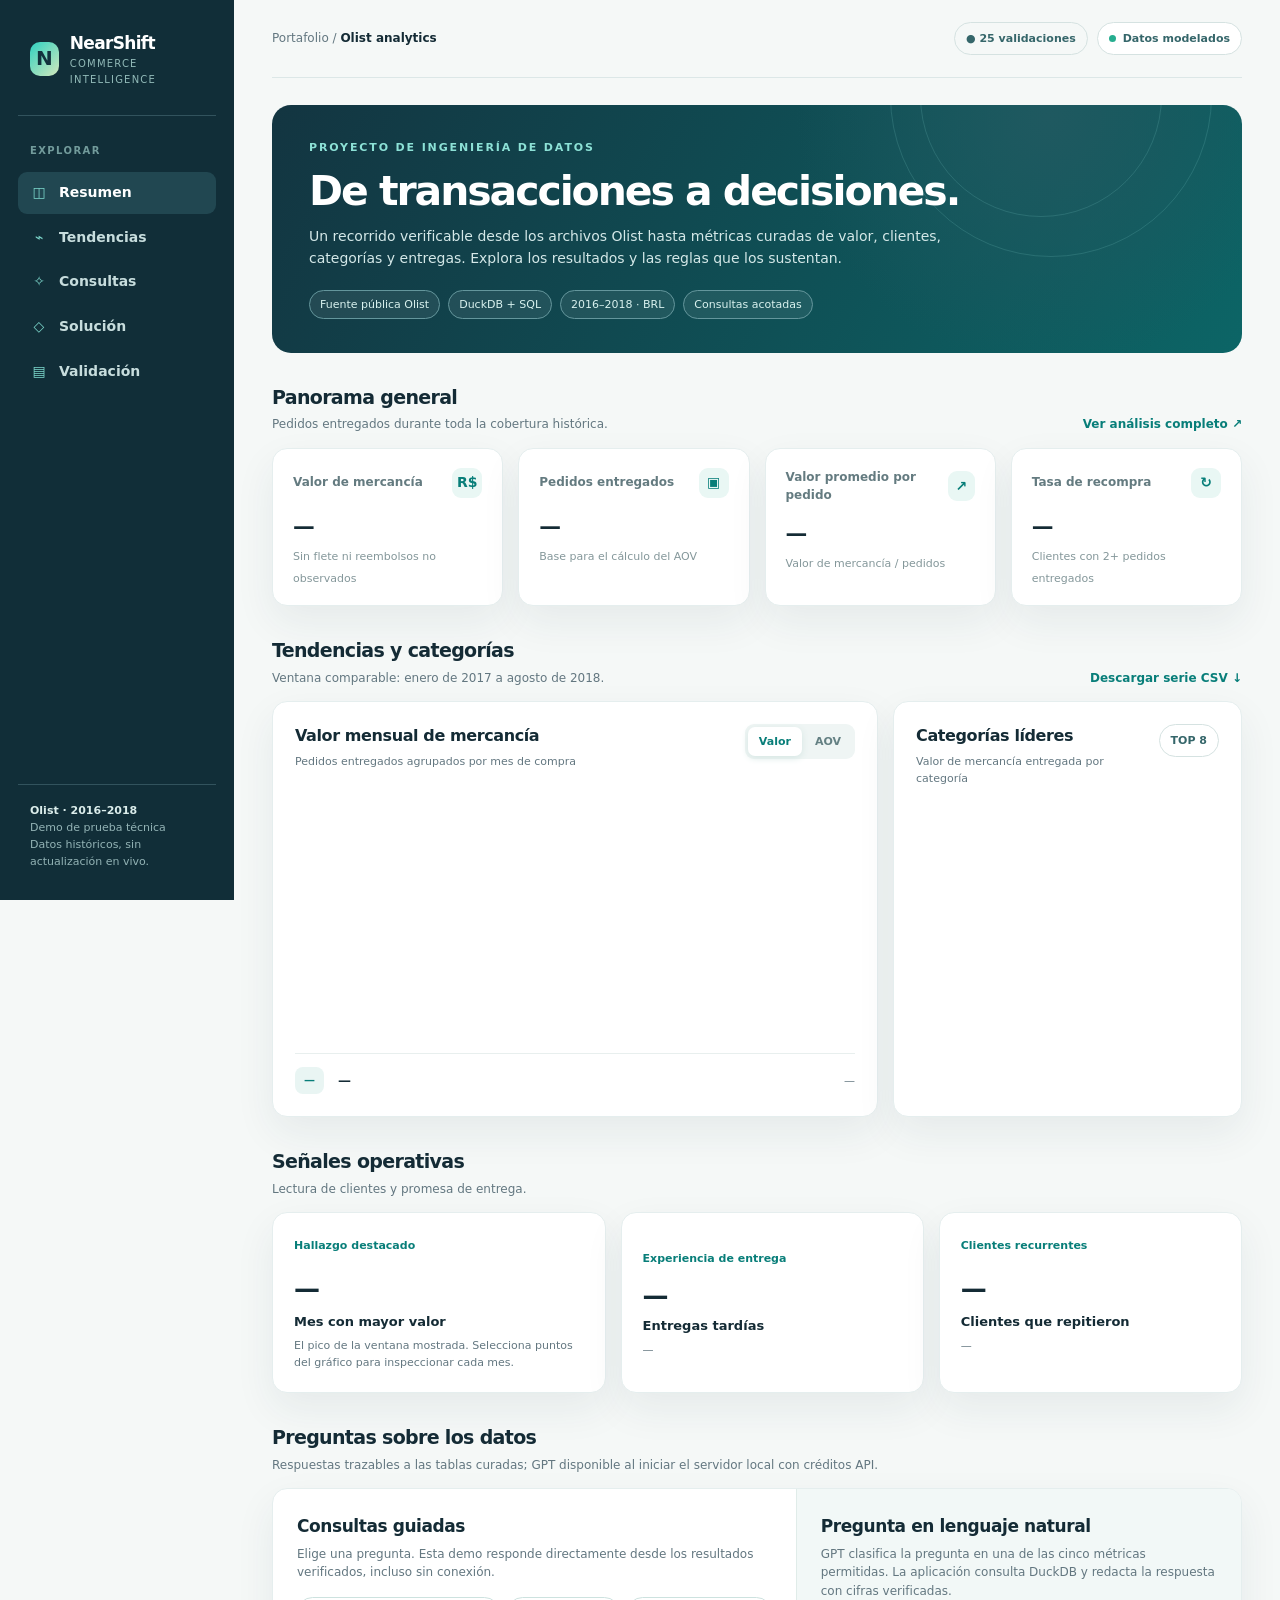
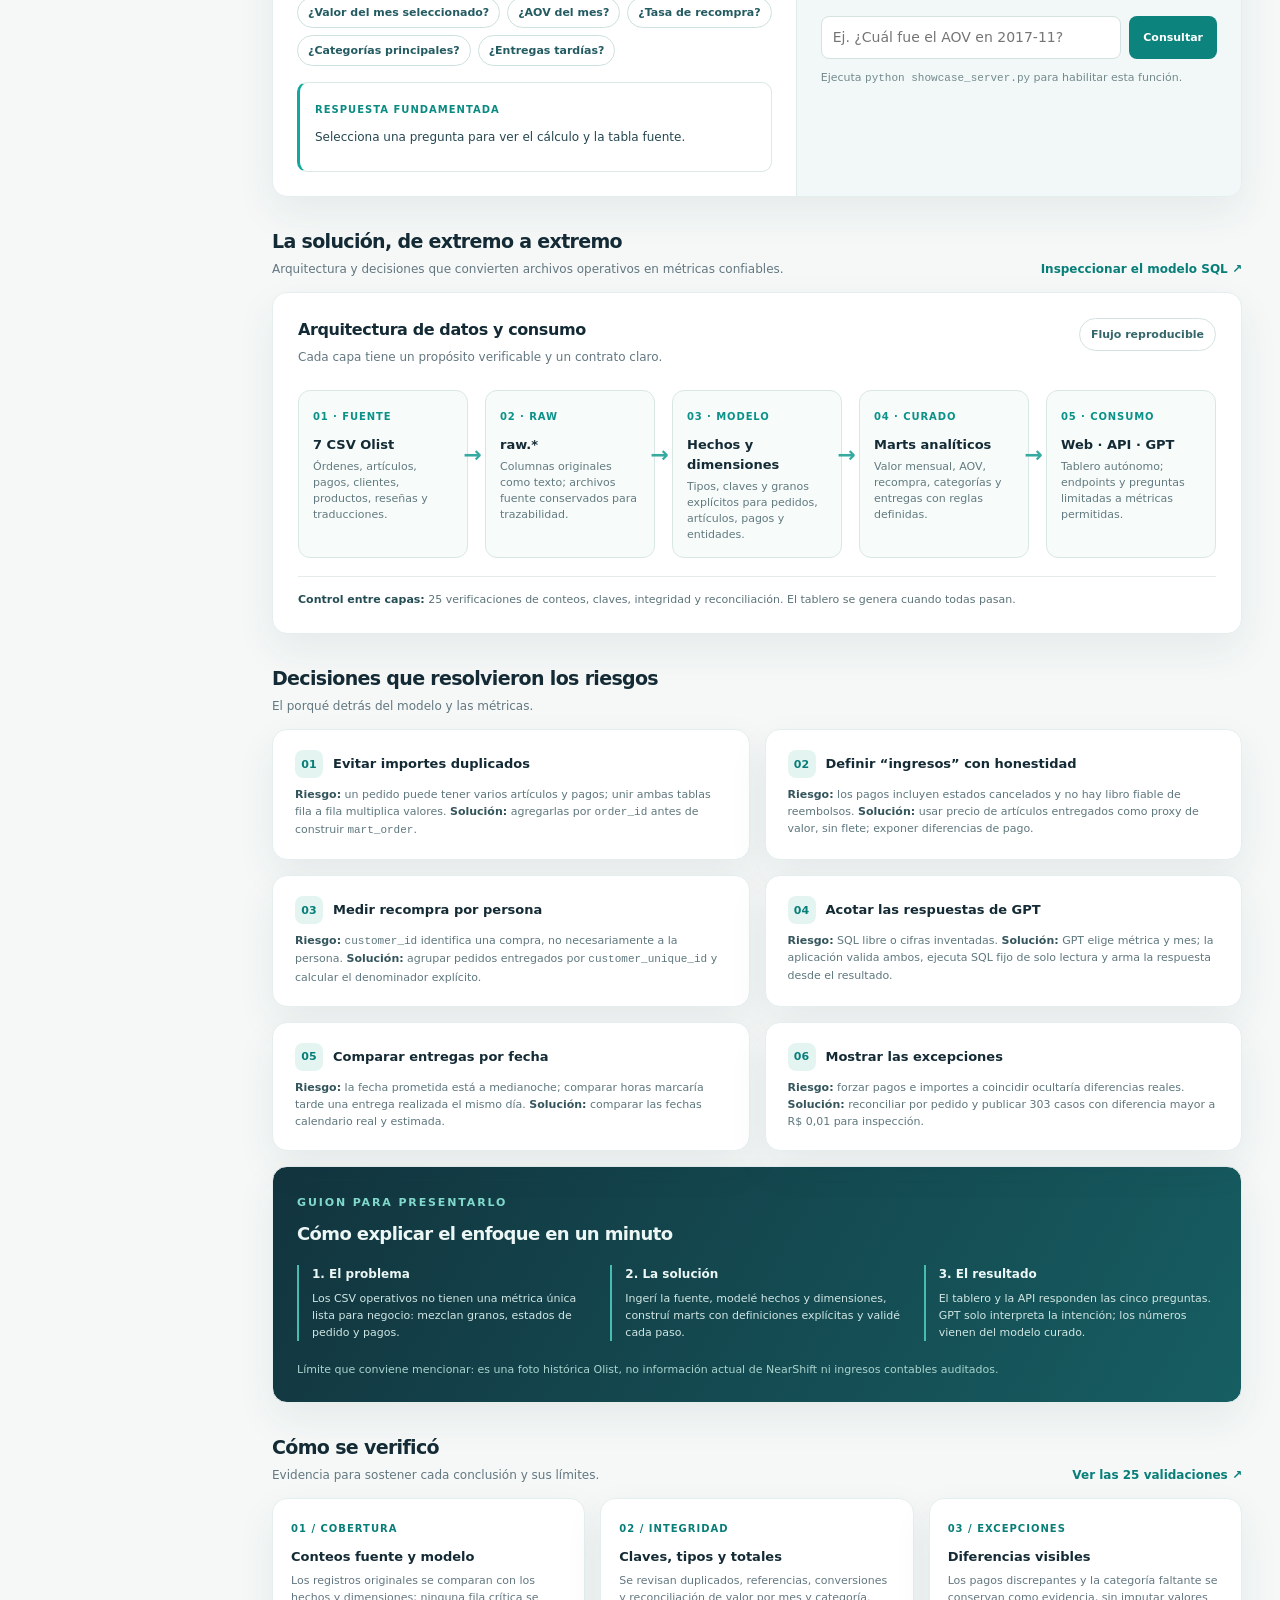
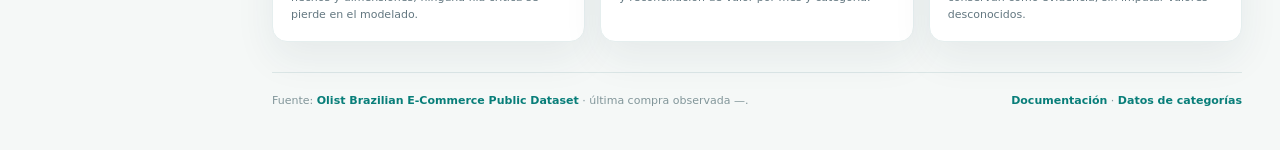
==== showcase/template.html @ 946c764b "Initial NearShift Olist analytics showcase" ====
<!doctype html>
<html lang="es">
<head>
  <meta charset="utf-8">
  <meta name="viewport" content="width=device-width, initial-scale=1">
  <title>NearShift | Olist Commerce Intelligence</title>
  <meta name="description" content="Demo interactiva de ingeniería y analítica de datos sobre el dataset histórico Olist.">
  <style>
    :root{--ink:#142b35;--muted:#637780;--line:#dce7e7;--paper:#f5f8f7;--card:#fff;--teal:#087e79;--teal2:#11a69c;--navy:#12323d;--amber:#e9a64b;--shadow:0 16px 40px rgba(23,63,70,.07)}
    *{box-sizing:border-box}html{scroll-behavior:smooth}body{margin:0;background:var(--paper);color:var(--ink);font-family:Inter,ui-sans-serif,system-ui,-apple-system,"Segoe UI",sans-serif;font-size:14px;line-height:1.55}button,input,select{font:inherit}button{cursor:pointer}a{color:inherit;text-decoration:none}a:hover{text-decoration:underline}
    .shell{display:grid;grid-template-columns:234px minmax(0,1fr);min-height:100vh}.sidebar{background:#112e38;color:#d9e9e8;padding:30px 18px;position:sticky;top:0;height:100vh;display:flex;flex-direction:column}.brand{display:flex;align-items:center;gap:11px;padding:0 12px 28px;border-bottom:1px solid #32535d}.brand-mark{width:34px;height:34px;border-radius:10px;background:linear-gradient(135deg,#2fd1c1,#d3e8bc);display:grid;place-items:center;color:#12323d;font-weight:900;font-size:20px}.brand strong{display:block;color:#fff;font-size:17px;letter-spacing:-.04em}.brand small{display:block;color:#92bab8;font-size:10px;letter-spacing:.12em;text-transform:uppercase}.nav-title{color:#729b9b;text-transform:uppercase;letter-spacing:.14em;font-size:10px;font-weight:800;margin:27px 12px 10px}.nav a{display:flex;gap:11px;align-items:center;padding:10px 12px;border-radius:9px;color:#c7dddd;font-weight:600;margin:3px 0}.nav a:hover,.nav a.active{background:#214751;color:white;text-decoration:none}.nav .icon{width:18px;text-align:center;color:#7bd5ca}.sidebar-bottom{margin-top:auto;padding:17px 12px 0;border-top:1px solid #32535d;color:#93b3b5;font-size:11px}.sidebar-bottom strong{color:#dbedeb}.content{min-width:0;padding:0 38px 45px;max-width:1600px;width:100%;margin:auto}.topbar{height:78px;display:flex;justify-content:space-between;align-items:center;border-bottom:1px solid var(--line);gap:16px}.breadcrumb{font-size:12px;color:var(--muted)}.breadcrumb strong{color:var(--ink)}.top-actions{display:flex;gap:9px;align-items:center}.top-pill{font-size:11px;font-weight:750;white-space:nowrap;padding:7px 11px;border:1px solid #d5e2e1;border-radius:30px;background:#fff;color:#35666a}.top-pill .dot{display:inline-block;background:#26ad8f;width:7px;height:7px;border-radius:50%;margin-right:7px}.top-pill.ghost{background:transparent}
    .hero{margin:27px 0 24px;padding:34px 37px;background:radial-gradient(circle at 80% 5%,#1f5960 0%,transparent 31%),linear-gradient(120deg,#133541,#0c6566);color:white;border-radius:19px;position:relative;overflow:hidden;min-height:210px;display:flex;align-items:center}.hero:before,.hero:after{content:"";position:absolute;border:1px solid rgba(144,224,214,.16);border-radius:50%;width:320px;height:320px;right:30px;top:-170px}.hero:after{width:240px;height:240px;right:80px;top:-130px}.hero-inner{position:relative;z-index:1;max-width:710px}.eyebrow{font-size:11px;text-transform:uppercase;letter-spacing:.17em;font-weight:800;color:#8ce1d6}.hero h1{font-size:clamp(26px,3.2vw,42px);line-height:1.13;letter-spacing:-.05em;margin:12px 0}.hero p{margin:0;color:#d4e8e8;max-width:650px;font-size:14px}.hero-tags{display:flex;gap:8px;flex-wrap:wrap;margin-top:20px}.hero-tags span{font-size:11px;border:1px solid #64969c;border-radius:30px;padding:5px 10px;color:#d9f2ef;background:#ffffff12}
    .section-heading{display:flex;justify-content:space-between;align-items:end;gap:14px;margin:30px 0 14px}.section-heading h2{font-size:19px;letter-spacing:-.035em;margin:0}.section-heading p{color:var(--muted);font-size:12px;margin:3px 0 0}.text-link{color:var(--teal);font-weight:750;font-size:12px}.kpis{display:grid;grid-template-columns:repeat(4,minmax(0,1fr));gap:15px}.card{background:var(--card);border:1px solid #e5eeee;border-radius:15px;box-shadow:var(--shadow)}.kpi{padding:19px 20px 17px;min-height:144px}.kpi-top{display:flex;justify-content:space-between;align-items:center}.kpi .label{font-size:12px;color:#647b80;font-weight:700}.kpi .glyph{width:30px;height:30px;display:grid;place-items:center;border-radius:9px;background:#e9f7f4;color:var(--teal);font-weight:900}.kpi strong{display:block;letter-spacing:-.05em;font-size:clamp(21px,2.2vw,31px);line-height:1.2;margin:16px 0 5px}.kpi small{font-size:11px;color:#84979a}.grid-main{display:grid;grid-template-columns:minmax(0,1.65fr) minmax(300px,.95fr);gap:15px}.chart-card,.categories-card{padding:22px}.card-head{display:flex;justify-content:space-between;align-items:start;gap:12px}.card-head h3{font-size:16px;margin:0;letter-spacing:-.025em}.card-head p{font-size:11px;color:var(--muted);margin:4px 0 0}.segmented{display:flex;padding:3px;gap:2px;background:#eff5f4;border-radius:9px}.segmented button{border:0;background:transparent;color:#648083;font-size:11px;font-weight:800;padding:6px 11px;border-radius:7px}.segmented button.active{background:#fff;color:var(--teal);box-shadow:0 2px 7px #d5e6e3}.chart-wrap{height:260px;margin-top:19px;position:relative}.chart-wrap svg{height:100%;width:100%;overflow:visible}.chart-wrap .grid{stroke:#e7eeee;stroke-width:1}.chart-wrap .axis{fill:#91a1a3;font-size:10px}.chart-wrap .line{stroke:#0d9b93;stroke-width:3;fill:none;stroke-linecap:round;stroke-linejoin:round}.chart-wrap .area{fill:url(#areaFill)}.chart-wrap .point{fill:#0d9b93;stroke:white;stroke-width:2;cursor:pointer}.chart-wrap .point.selected{fill:#e8a54e;stroke:#fff;stroke-width:3}.selection{display:flex;gap:14px;align-items:center;border-top:1px solid #e8efee;padding-top:13px;margin-top:4px}.selection .month{background:#e9f5f3;color:#087e79;font-size:11px;font-weight:800;padding:5px 9px;border-radius:8px;white-space:nowrap}.selection strong{font-size:13px}.selection span:last-child{color:var(--muted);font-size:11px;margin-left:auto}.cat-list{display:grid;gap:17px;margin-top:24px}.cat-row{display:grid;gap:5px}.cat-label{display:flex;justify-content:space-between;gap:10px;font-size:11px}.cat-label strong{font-size:11px;color:#334e55;white-space:nowrap;overflow:hidden;text-overflow:ellipsis}.cat-label span{color:#627c81;white-space:nowrap}.bar-track{height:7px;background:#edf3f2;border-radius:20px;overflow:hidden}.bar{height:100%;background:linear-gradient(90deg,#0b8d88,#44c6b9);border-radius:20px}.cat-row:first-child .bar{background:linear-gradient(90deg,#e6a14d,#f1c477)}
    .insight-grid{display:grid;grid-template-columns:1.1fr 1fr 1fr;gap:15px}.insight{padding:21px;min-height:178px}.insight .number{font-size:26px;letter-spacing:-.05em;font-weight:850;margin:13px 0 3px}.insight h3{margin:0;font-size:13px}.insight p{font-size:11px;color:var(--muted);margin:5px 0 0}.insight .micro{font-size:11px;color:var(--teal);font-weight:750}.donut{width:77px;height:77px;border-radius:50%;background:conic-gradient(#0c9b92 var(--pct),#e9f2f0 0);display:grid;place-items:center;margin:10px 0}.donut:after{content:"";display:block;width:53px;height:53px;background:white;border-radius:50%}.insight.flex{display:flex;align-items:center;justify-content:space-between;gap:15px}.insight.flex .number{margin:7px 0 0}.query-card{display:grid;grid-template-columns:1.08fr .92fr;gap:0;overflow:hidden}.query-left{padding:24px}.query-right{padding:24px;background:#f2f8f7;border-left:1px solid #e0ece9}.query-card h3{margin:0;font-size:17px;letter-spacing:-.025em}.query-card p{font-size:12px;color:var(--muted);margin:5px 0 15px}.question-pills{display:flex;gap:7px;flex-wrap:wrap}.question-pills button{border:1px solid #cde2df;background:#fff;color:#235b61;border-radius:20px;padding:6px 10px;font-size:11px;font-weight:700}.question-pills button:hover{border-color:#0e9c91;color:#087e79}.answer{margin-top:16px;background:#fff;border:1px solid #dce9e7;border-left:3px solid #12a89d;border-radius:10px;padding:15px;min-height:90px}.answer .answer-tag{font-size:10px;letter-spacing:.1em;text-transform:uppercase;color:#0a8b82;font-weight:850}.answer p{color:#254750;margin:8px 0 0;font-size:12px}.ask-form{display:flex;gap:8px}.ask-form input{min-width:0;flex:1;border:1px solid #d4e3e0;border-radius:8px;padding:10px 11px;background:#fff;outline-color:#0c9b92}.ask-form button,.primary{background:#0c837d;border:0;color:white;border-radius:8px;padding:10px 14px;font-weight:800;font-size:11px}.ask-form button:hover,.primary:hover{background:#096c68}.status{font-size:11px;min-height:18px;margin-top:10px;color:#72898c}.status.error{color:#aa573b}.method-grid{display:grid;grid-template-columns:repeat(3,1fr);gap:15px}.method{padding:18px}.method .step{font-size:10px;color:var(--teal);font-weight:850;letter-spacing:.1em}.method h3{font-size:13px;margin:8px 0 5px}.method p{font-size:11px;color:var(--muted);margin:0}.footer{display:flex;justify-content:space-between;gap:15px;border-top:1px solid var(--line);margin-top:30px;padding-top:19px;color:#82969a;font-size:11px}.footer a{color:var(--teal);font-weight:700}
    .kpi strong{font-size:clamp(20px,1.7vw,26px);white-space:nowrap}
    .architecture{padding:25px;overflow:hidden}.architecture-header{display:flex;justify-content:space-between;gap:15px;align-items:start}.architecture-header h3{font-size:16px;margin:0;letter-spacing:-.025em}.architecture-header p{font-size:12px;color:var(--muted);margin:5px 0 0}.architecture-flow{display:grid;grid-template-columns:repeat(5,minmax(0,1fr));gap:17px;margin:23px 0 18px}.architecture-node{position:relative;border:1px solid #d9e7e4;background:#f7fbfa;border-radius:12px;padding:14px;min-height:132px}.architecture-node:not(:last-child):after{content:'→';position:absolute;right:-15px;top:47px;color:#36aaa1;font-size:22px;font-weight:900;z-index:1}.architecture-node .step{color:#0a9289;font-size:10px;font-weight:850;letter-spacing:.09em}.architecture-node strong{display:block;font-size:13px;margin:9px 0 4px}.architecture-node p{font-size:11px;line-height:1.45;color:#627a7f;margin:0}.architecture-footer{border-top:1px solid #e3ecea;padding-top:14px;color:#5b7378;font-size:11px}.architecture-footer strong{color:#244d53}
    .decision-grid{display:grid;grid-template-columns:repeat(2,minmax(0,1fr));gap:15px}.decision{padding:20px 22px}.decision-head{display:flex;align-items:center;gap:10px}.decision-number{display:grid;place-items:center;flex:none;width:28px;height:28px;border-radius:8px;background:#e4f5f1;color:#087e79;font-size:11px;font-weight:900}.decision h3{font-size:13px;margin:0}.decision p{font-size:11px;color:#5e777d;margin:8px 0 0}.decision p strong{color:#34555c}.presenter{margin-top:15px;padding:24px;background:linear-gradient(120deg,#12343e,#165e62);color:#ecf7f5}.presenter .eyebrow{color:#80d9cb}.presenter h3{font-size:18px;letter-spacing:-.035em;margin:8px 0 17px}.presenter-steps{display:grid;grid-template-columns:repeat(3,minmax(0,1fr));gap:20px}.presenter-steps div{border-left:2px solid #46bdb0;padding-left:13px}.presenter-steps strong{display:block;font-size:12px}.presenter-steps p{color:#d0e6e3;font-size:11px;margin:6px 0 0}.presenter-note{font-size:11px;color:#a9d4ce;margin:20px 0 0}
    @media(max-width:1180px){.kpis{grid-template-columns:repeat(2,1fr)}.grid-main{grid-template-columns:1fr}.insight-grid{grid-template-columns:repeat(2,1fr)}.insight-grid .insight:first-child{grid-column:span 2}.query-card{grid-template-columns:1fr}.query-right{border-left:0;border-top:1px solid #e0ece9}}
    @media(max-width:1180px){.architecture-flow{grid-template-columns:repeat(3,minmax(0,1fr))}.architecture-node:not(:last-child):after{display:none}}
    @media(max-width:750px){.shell{display:block}.sidebar{height:auto;position:static;padding:13px 16px;flex-direction:row;align-items:center;justify-content:space-between}.brand{border:0;padding:0}.sidebar-bottom,.nav-title{display:none}.nav{display:flex;gap:4px}.nav a{font-size:0;padding:8px;margin:0}.nav .icon{font-size:16px}.content{padding:0 16px 26px}.topbar{height:58px}.top-pill.ghost{display:none}.hero{padding:26px 23px;min-height:0}.kpis{gap:9px}.grid-main,.insight-grid,.method-grid{gap:9px}.query-card{margin-top:0}.footer{display:block}}
    @media(max-width:750px){.architecture-flow{grid-template-columns:repeat(2,minmax(0,1fr))}.presenter-steps{grid-template-columns:1fr;gap:13px}.decision-grid{grid-template-columns:1fr}}
    @media(max-width:500px){.kpis,.insight-grid,.method-grid{grid-template-columns:1fr}.insight-grid .insight:first-child{grid-column:auto}.kpi{min-height:120px}.card-head{flex-direction:column}.selection{flex-wrap:wrap}.selection span:last-child{margin-left:0}.top-actions .top-pill{font-size:10px}.chart-card,.categories-card,.query-left,.query-right{padding:18px}}
    @media(max-width:500px){.architecture-flow{grid-template-columns:1fr}.architecture{padding:18px}.architecture-header{display:block}}
  </style>
</head>
<body>
<div class="shell">
  <aside class="sidebar" aria-label="Navegación">
    <div class="brand"><div class="brand-mark">N</div><div><strong>NearShift</strong><small>Commerce Intelligence</small></div></div>
    <div class="nav-title">Explorar</div>
    <nav class="nav"><a href="#resumen" class="active" aria-label="Resumen"><span class="icon">◫</span> Resumen</a><a href="#tendencias" aria-label="Tendencias"><span class="icon">⌁</span> Tendencias</a><a href="#consultas" aria-label="Consultas"><span class="icon">✧</span> Consultas</a><a href="#solucion" aria-label="Solución"><span class="icon">◇</span> Solución</a><a href="#metodologia" aria-label="Validación"><span class="icon">▤</span> Validación</a></nav>
    <div class="sidebar-bottom"><strong>Olist · 2016–2018</strong><br>Demo de prueba técnica<br>Datos históricos, sin actualización en vivo.</div>
  </aside>
  <main class="content" id="resumen">
    <header class="topbar"><div class="breadcrumb">Portafolio <span aria-hidden="true">/</span> <strong>Olist analytics</strong></div><div class="top-actions"><span class="top-pill ghost">● 25 validaciones</span><span class="top-pill"><span class="dot"></span>Datos modelados</span></div></header>
    <section class="hero" aria-labelledby="title"><div class="hero-inner"><div class="eyebrow">Proyecto de ingeniería de datos</div><h1 id="title">De transacciones a decisiones.</h1><p>Un recorrido verificable desde los archivos Olist hasta métricas curadas de valor, clientes, categorías y entregas. Explora los resultados y las reglas que los sustentan.</p><div class="hero-tags"><span>Fuente pública Olist</span><span>DuckDB + SQL</span><span>2016–2018 · BRL</span><span>Consultas acotadas</span></div></div></section>
    <div class="section-heading"><div><h2>Panorama general</h2><p>Pedidos entregados durante toda la cobertura histórica.</p></div><a class="text-link" href="../reports/INSIGHTS.md">Ver análisis completo ↗</a></div>
    <section class="kpis" aria-label="Indicadores principales">
      <article class="card kpi"><div class="kpi-top"><span class="label">Valor de mercancía</span><span class="glyph">R$</span></div><strong id="kpi-value">—</strong><small>Sin flete ni reembolsos no observados</small></article>
      <article class="card kpi"><div class="kpi-top"><span class="label">Pedidos entregados</span><span class="glyph">▣</span></div><strong id="kpi-orders">—</strong><small>Base para el cálculo del AOV</small></article>
      <article class="card kpi"><div class="kpi-top"><span class="label">Valor promedio por pedido</span><span class="glyph">↗</span></div><strong id="kpi-aov">—</strong><small>Valor de mercancía / pedidos</small></article>
      <article class="card kpi"><div class="kpi-top"><span class="label">Tasa de recompra</span><span class="glyph">↻</span></div><strong id="kpi-repeat">—</strong><small>Clientes con 2+ pedidos entregados</small></article>
    </section>
    <div class="section-heading" id="tendencias"><div><h2>Tendencias y categorías</h2><p>Ventana comparable: enero de 2017 a agosto de 2018.</p></div><a class="text-link" href="../reports/monthly_metrics.csv" download>Descargar serie CSV ↓</a></div>
    <section class="grid-main">
      <article class="card chart-card"><div class="card-head"><div><h3 id="chart-title">Valor mensual de mercancía</h3><p>Pedidos entregados agrupados por mes de compra</p></div><div class="segmented" role="group" aria-label="Métrica del gráfico"><button id="mode-value" class="active" type="button">Valor</button><button id="mode-aov" type="button">AOV</button></div></div><div class="chart-wrap" id="trend-chart" role="img" aria-label="Tendencia mensual interactiva"></div><div class="selection"><span class="month" id="selected-month">—</span><strong id="selected-value">—</strong><span id="selected-orders">—</span></div></article>
      <article class="card categories-card"><div class="card-head"><div><h3>Categorías líderes</h3><p>Valor de mercancía entregada por categoría</p></div><span class="top-pill ghost">TOP 8</span></div><div class="cat-list" id="category-list"></div></article>
    </section>
    <div class="section-heading"><div><h2>Señales operativas</h2><p>Lectura de clientes y promesa de entrega.</p></div></div>
    <section class="insight-grid">
      <article class="card insight"><span class="micro">Hallazgo destacado</span><div class="number" id="peak-value">—</div><h3 id="peak-title">Mes con mayor valor</h3><p>El pico de la ventana mostrada. Selecciona puntos del gráfico para inspeccionar cada mes.</p></article>
      <article class="card insight flex"><div><span class="micro">Experiencia de entrega</span><div class="number" id="late-rate">—</div><h3>Entregas tardías</h3><p id="late-detail">—</p></div><div class="donut" id="late-donut" aria-hidden="true"></div></article>
      <article class="card insight"><span class="micro">Clientes recurrentes</span><div class="number" id="repeat-count">—</div><h3>Clientes que repitieron</h3><p id="repeat-detail">—</p></article>
    </section>
    <div class="section-heading" id="consultas"><div><h2>Preguntas sobre los datos</h2><p>Respuestas trazables a las tablas curadas; GPT disponible al iniciar el servidor local con créditos API.</p></div></div>
    <section class="card query-card"><div class="query-left"><h3>Consultas guiadas</h3><p>Elige una pregunta. Esta demo responde directamente desde los resultados verificados, incluso sin conexión.</p><div class="question-pills"><button type="button" data-question="revenue">¿Valor del mes seleccionado?</button><button type="button" data-question="aov">¿AOV del mes?</button><button type="button" data-question="repeat">¿Tasa de recompra?</button><button type="button" data-question="categories">¿Categorías principales?</button><button type="button" data-question="late">¿Entregas tardías?</button></div><div class="answer" aria-live="polite"><span class="answer-tag">Respuesta fundamentada</span><p id="guided-answer">Selecciona una pregunta para ver el cálculo y la tabla fuente.</p></div></div><div class="query-right"><h3>Pregunta en lenguaje natural</h3><p>GPT clasifica la pregunta en una de las cinco métricas permitidas. La aplicación consulta DuckDB y redacta la respuesta con cifras verificadas.</p><form class="ask-form" id="ask-form"><input id="question-input" aria-label="Pregunta a GPT" maxlength="1000" placeholder="Ej. ¿Cuál fue el AOV en 2017-11?" required><button type="submit">Consultar</button></form><div class="status" id="ask-status">Ejecuta <code>python showcase_server.py</code> para habilitar esta función.</div><div class="answer" id="gpt-answer-box" hidden aria-live="polite"><span class="answer-tag">GPT + mart curado</span><p id="gpt-answer"></p></div></div></section>
    <div class="section-heading" id="solucion"><div><h2>La solución, de extremo a extremo</h2><p>Arquitectura y decisiones que convierten archivos operativos en métricas confiables.</p></div><a class="text-link" href="../sql/model.sql">Inspeccionar el modelo SQL ↗</a></div>
    <section class="card architecture" aria-labelledby="architecture-title"><div class="architecture-header"><div><h3 id="architecture-title">Arquitectura de datos y consumo</h3><p>Cada capa tiene un propósito verificable y un contrato claro.</p></div><span class="top-pill ghost">Flujo reproducible</span></div><div class="architecture-flow">
      <div class="architecture-node"><span class="step">01 · FUENTE</span><strong>7 CSV Olist</strong><p>Órdenes, artículos, pagos, clientes, productos, reseñas y traducciones.</p></div>
      <div class="architecture-node"><span class="step">02 · RAW</span><strong>raw.*</strong><p>Columnas originales como texto; archivos fuente conservados para trazabilidad.</p></div>
      <div class="architecture-node"><span class="step">03 · MODELO</span><strong>Hechos y dimensiones</strong><p>Tipos, claves y granos explícitos para pedidos, artículos, pagos y entidades.</p></div>
      <div class="architecture-node"><span class="step">04 · CURADO</span><strong>Marts analíticos</strong><p>Valor mensual, AOV, recompra, categorías y entregas con reglas definidas.</p></div>
      <div class="architecture-node"><span class="step">05 · CONSUMO</span><strong>Web · API · GPT</strong><p>Tablero autónomo; endpoints y preguntas limitadas a métricas permitidas.</p></div>
    </div><div class="architecture-footer"><strong>Control entre capas:</strong> 25 verificaciones de conteos, claves, integridad y reconciliación. El tablero se genera cuando todas pasan.</div></section>
    <div class="section-heading"><div><h2>Decisiones que resolvieron los riesgos</h2><p>El porqué detrás del modelo y las métricas.</p></div></div>
    <section class="decision-grid" aria-label="Decisiones técnicas">
      <article class="card decision"><div class="decision-head"><span class="decision-number">01</span><h3>Evitar importes duplicados</h3></div><p><strong>Riesgo:</strong> un pedido puede tener varios artículos y pagos; unir ambas tablas fila a fila multiplica valores. <strong>Solución:</strong> agregarlas por <code>order_id</code> antes de construir <code>mart_order</code>.</p></article>
      <article class="card decision"><div class="decision-head"><span class="decision-number">02</span><h3>Definir “ingresos” con honestidad</h3></div><p><strong>Riesgo:</strong> los pagos incluyen estados cancelados y no hay libro fiable de reembolsos. <strong>Solución:</strong> usar precio de artículos entregados como proxy de valor, sin flete; exponer diferencias de pago.</p></article>
      <article class="card decision"><div class="decision-head"><span class="decision-number">03</span><h3>Medir recompra por persona</h3></div><p><strong>Riesgo:</strong> <code>customer_id</code> identifica una compra, no necesariamente a la persona. <strong>Solución:</strong> agrupar pedidos entregados por <code>customer_unique_id</code> y calcular el denominador explícito.</p></article>
      <article class="card decision"><div class="decision-head"><span class="decision-number">04</span><h3>Acotar las respuestas de GPT</h3></div><p><strong>Riesgo:</strong> SQL libre o cifras inventadas. <strong>Solución:</strong> GPT elige métrica y mes; la aplicación valida ambos, ejecuta SQL fijo de solo lectura y arma la respuesta desde el resultado.</p></article>
      <article class="card decision"><div class="decision-head"><span class="decision-number">05</span><h3>Comparar entregas por fecha</h3></div><p><strong>Riesgo:</strong> la fecha prometida está a medianoche; comparar horas marcaría tarde una entrega realizada el mismo día. <strong>Solución:</strong> comparar las fechas calendario real y estimada.</p></article>
      <article class="card decision"><div class="decision-head"><span class="decision-number">06</span><h3>Mostrar las excepciones</h3></div><p><strong>Riesgo:</strong> forzar pagos e importes a coincidir ocultaría diferencias reales. <strong>Solución:</strong> reconciliar por pedido y publicar 303 casos con diferencia mayor a R$ 0,01 para inspección.</p></article>
    </section>
    <section class="card presenter" aria-labelledby="presenter-title"><span class="eyebrow">Guion para presentarlo</span><h3 id="presenter-title">Cómo explicar el enfoque en un minuto</h3><div class="presenter-steps"><div><strong>1. El problema</strong><p>Los CSV operativos no tienen una métrica única lista para negocio: mezclan granos, estados de pedido y pagos.</p></div><div><strong>2. La solución</strong><p>Ingerí la fuente, modelé hechos y dimensiones, construí marts con definiciones explícitas y validé cada paso.</p></div><div><strong>3. El resultado</strong><p>El tablero y la API responden las cinco preguntas. GPT solo interpreta la intención; los números vienen del modelo curado.</p></div></div><p class="presenter-note">Límite que conviene mencionar: es una foto histórica Olist, no información actual de NearShift ni ingresos contables auditados.</p></section>
    <div class="section-heading" id="metodologia"><div><h2>Cómo se verificó</h2><p>Evidencia para sostener cada conclusión y sus límites.</p></div><a class="text-link" href="../reports/VALIDATION.md">Ver las 25 validaciones ↗</a></div>
    <section class="method-grid"><article class="card method"><span class="step">01 / COBERTURA</span><h3>Conteos fuente y modelo</h3><p>Los registros originales se comparan con los hechos y dimensiones; ninguna fila crítica se pierde en el modelado.</p></article><article class="card method"><span class="step">02 / INTEGRIDAD</span><h3>Claves, tipos y totales</h3><p>Se revisan duplicados, referencias, conversiones y reconciliación de valor por mes y categoría.</p></article><article class="card method"><span class="step">03 / EXCEPCIONES</span><h3>Diferencias visibles</h3><p>Los pagos discrepantes y la categoría faltante se conservan como evidencia, sin imputar valores desconocidos.</p></article></section>
    <footer class="footer"><span>Fuente: <a href="https://www.kaggle.com/datasets/olistbr/brazilian-ecommerce" target="_blank" rel="noopener noreferrer">Olist Brazilian E-Commerce Public Dataset</a> · última compra observada <span id="source-date">—</span>.</span><span><a href="../README.md">Documentación</a> · <a href="../reports/category_metrics.csv" download>Datos de categorías</a></span></footer>
  </main>
</div>
<script id="dashboard-data" type="application/json">__DATA_JSON__</script>
<script>
(() => {
  const data = JSON.parse(document.getElementById('dashboard-data').textContent);
  const number = new Intl.NumberFormat('es-CO');
  const money = value => 'R$ ' + new Intl.NumberFormat('es-CO',{minimumFractionDigits:2,maximumFractionDigits:2}).format(value);
  const percent = value => new Intl.NumberFormat('es-CO',{minimumFractionDigits:2,maximumFractionDigits:2}).format(value) + '%';
  const compact = value => value >= 1000000 ? (value/1000000).toFixed(1) + ' M' : value >= 1000 ? Math.round(value/1000) + ' mil' : Math.round(value).toString();
  const monthName = month => new Intl.DateTimeFormat('es-CO',{month:'long',year:'numeric',timeZone:'UTC'}).format(new Date(month+'-01T00:00:00Z'));
  const el = id => document.getElementById(id);
  let mode = 'value';
  let selected = data.months[data.months.length-1];
  const svgNS = 'http://www.w3.org/2000/svg';
  const makeSvg = (name, attrs) => { const node=document.createElementNS(svgNS,name); for(const [key,value] of Object.entries(attrs)) node.setAttribute(key,String(value)); return node; };
  const navLinks=[...document.querySelectorAll('.nav a')];
  const updateNav=()=>{const hash=location.hash||'#resumen';navLinks.forEach(link=>link.classList.toggle('active',link.getAttribute('href')===hash));};
  window.addEventListener('hashchange',updateNav);updateNav();

  function renderChart(){
    const root=el('trend-chart'); root.replaceChildren();
    const width=Math.max(500,root.clientWidth||660), height=254;
    const svg=makeSvg('svg',{viewBox:`0 0 ${width} ${height}`,preserveAspectRatio:'none','aria-hidden':'true'});
    const defs=makeSvg('defs',{}), gradient=makeSvg('linearGradient',{id:'areaFill',x1:'0',y1:'0',x2:'0',y2:'1'});
    gradient.append(makeSvg('stop',{offset:'0%','stop-color':'#34b8ac','stop-opacity':'.25'}),makeSvg('stop',{offset:'100%','stop-color':'#34b8ac','stop-opacity':'0'}));defs.append(gradient);svg.append(defs);
    const left=46,right=14,top=16,bottom=31,plotW=width-left-right,plotH=height-top-bottom;
    const vals=data.months.map(row=>row[mode]);
    const max=Math.ceil(Math.max(...vals)*1.13/(mode==='value'?100000:10))*(mode==='value'?100000:10);
    for(let i=0;i<=4;i++){const y=top+plotH*i/4;svg.append(makeSvg('line',{x1:left,y1:y,x2:width-right,y2:y,class:'grid'}));const label=makeSvg('text',{x:left-9,y:y+3,'text-anchor':'end',class:'axis'});label.textContent=compact(max*(1-i/4));svg.append(label);}
    const points=data.months.map((row,i)=>({x:left+plotW*i/(data.months.length-1),y:top+plotH*(1-row[mode]/max),row}));
    const d=points.map((p,i)=>(i?'L':'M')+p.x.toFixed(2)+' '+p.y.toFixed(2)).join(' ');
    svg.append(makeSvg('path',{d:`${d} L ${points.at(-1).x} ${top+plotH} L ${points[0].x} ${top+plotH} Z`,class:'area'}));
    svg.append(makeSvg('path',{d,class:'line'}));
    points.forEach((p,i)=>{const circle=makeSvg('circle',{cx:p.x,cy:p.y,r:p.row.month===selected.month?6:4,class:'point'+(p.row.month===selected.month?' selected':'')});circle.addEventListener('click',()=>{selected=p.row;renderChart();renderSelection();});const title=makeSvg('title',{});title.textContent=monthName(p.row.month)+': '+(mode==='value'?money(p.row.value):money(p.row.aov));circle.append(title);svg.append(circle);if(i%4===0||i===points.length-1){const label=makeSvg('text',{x:p.x,y:height-7,'text-anchor':'middle',class:'axis'});label.textContent=p.row.month.slice(5)+'/'+p.row.month.slice(2,4);svg.append(label);}});
    root.append(svg);
  }
  function renderSelection(){el('selected-month').textContent=monthName(selected.month);el('selected-value').textContent=mode==='value'?money(selected.value):money(selected.aov)+' / pedido';el('selected-orders').textContent=number.format(selected.orders)+' pedidos entregados';}
  function renderCategories(){const root=el('category-list');root.replaceChildren();const max=data.categories[0].value;data.categories.forEach((row,i)=>{const wrapper=document.createElement('div');wrapper.className='cat-row';const labels=document.createElement('div');labels.className='cat-label';const name=document.createElement('strong');name.textContent=String(i+1).padStart(2,'0')+'  '+row.name.replaceAll('_',' ');const value=document.createElement('span');value.textContent=money(row.value);labels.append(name,value);const track=document.createElement('div');track.className='bar-track';const bar=document.createElement('div');bar.className='bar';bar.style.width=(100*row.value/max).toFixed(1)+'%';track.append(bar);wrapper.append(labels,track);root.append(wrapper);});}
  function guided(kind){let answer='';if(kind==='revenue')answer=`${monthName(selected.month)}: ${money(selected.value)} de mercancía entregada en ${number.format(selected.orders)} pedidos. Fuente: analytics.mart_monthly_metrics. Excluye flete y reembolsos no observados.`;
    if(kind==='aov')answer=`AOV de ${monthName(selected.month)}: ${money(selected.aov)} por pedido entregado. Es el valor de mercancía dividido entre ${number.format(selected.orders)} pedidos. Fuente: analytics.mart_monthly_metrics.`;
    if(kind==='repeat')answer=`Tasa de recompra histórica: ${percent(data.overall.repeat_rate)} (${number.format(data.overall.repeat_customers)} de ${number.format(data.overall.customers)} clientes con al menos un pedido entregado). Fuente: analytics.mart_customer_repeat.`;
    if(kind==='categories')answer=`Líder: ${data.categories[0].name.replaceAll('_',' ')} con ${money(data.categories[0].value)} de mercancía entregada. Fuente: analytics.mart_category_metrics.`;
    if(kind==='late')answer=`Entregas tardías: ${percent(data.overall.late_rate)} (${number.format(data.overall.late_orders)} de ${number.format(data.overall.comparable_orders)} pedidos con fechas comparables). Fuente: analytics.mart_delivery.`;
    el('guided-answer').textContent=answer+' Datos históricos Olist 2016–2018.';
  }
  el('kpi-value').textContent=money(data.overall.value);el('kpi-orders').textContent=number.format(data.overall.orders);el('kpi-aov').textContent=money(data.overall.aov);el('kpi-repeat').textContent=percent(data.overall.repeat_rate);
  el('late-rate').textContent=percent(data.overall.late_rate);el('late-detail').textContent=number.format(data.overall.late_orders)+' de '+number.format(data.overall.comparable_orders)+' pedidos comparables';el('late-donut').style.setProperty('--pct',data.overall.late_rate+'%');
  el('repeat-count').textContent=number.format(data.overall.repeat_customers);el('repeat-detail').textContent='De '+number.format(data.overall.customers)+' compradores con entregas';el('source-date').textContent=data.source_date;
  if(location.protocol!=='file:')el('ask-status').textContent='Servidor local activo; GPT requiere créditos API disponibles.';
  const peak=data.months.reduce((a,b)=>a.value>b.value?a:b);el('peak-value').textContent=money(peak.value);el('peak-title').textContent='Pico en '+monthName(peak.month);
  el('mode-value').addEventListener('click',()=>{mode='value';el('mode-value').classList.add('active');el('mode-aov').classList.remove('active');el('chart-title').textContent='Valor mensual de mercancía';renderChart();renderSelection();});
  el('mode-aov').addEventListener('click',()=>{mode='aov';el('mode-aov').classList.add('active');el('mode-value').classList.remove('active');el('chart-title').textContent='Valor promedio por pedido';renderChart();renderSelection();});
  document.querySelectorAll('[data-question]').forEach(button=>button.addEventListener('click',()=>guided(button.dataset.question)));
  el('ask-form').addEventListener('submit',async event=>{event.preventDefault();const question=el('question-input').value.trim();if(!question)return;const status=el('ask-status');status.classList.remove('error');el('gpt-answer-box').hidden=true;if(location.protocol==='file:'){status.textContent='Para usar GPT, inicia python showcase_server.py y abre http://127.0.0.1:8001/';status.classList.add('error');return;}status.textContent='Consultando la métrica curada…';try{const response=await fetch('/api/ask',{method:'POST',headers:{'Content-Type':'application/json'},body:JSON.stringify({question})});const payload=await response.json();if(!response.ok)throw new Error(payload.message||'No se pudo completar la consulta.');el('gpt-answer').textContent=payload.answer;el('gpt-answer-box').hidden=false;status.textContent='Respuesta generada desde los marts curados.';}catch(error){status.textContent=error.message;status.classList.add('error');}});
  renderChart();renderSelection();renderCategories();
  window.addEventListener('resize',()=>renderChart());
})();
</script>
</body>
</html>
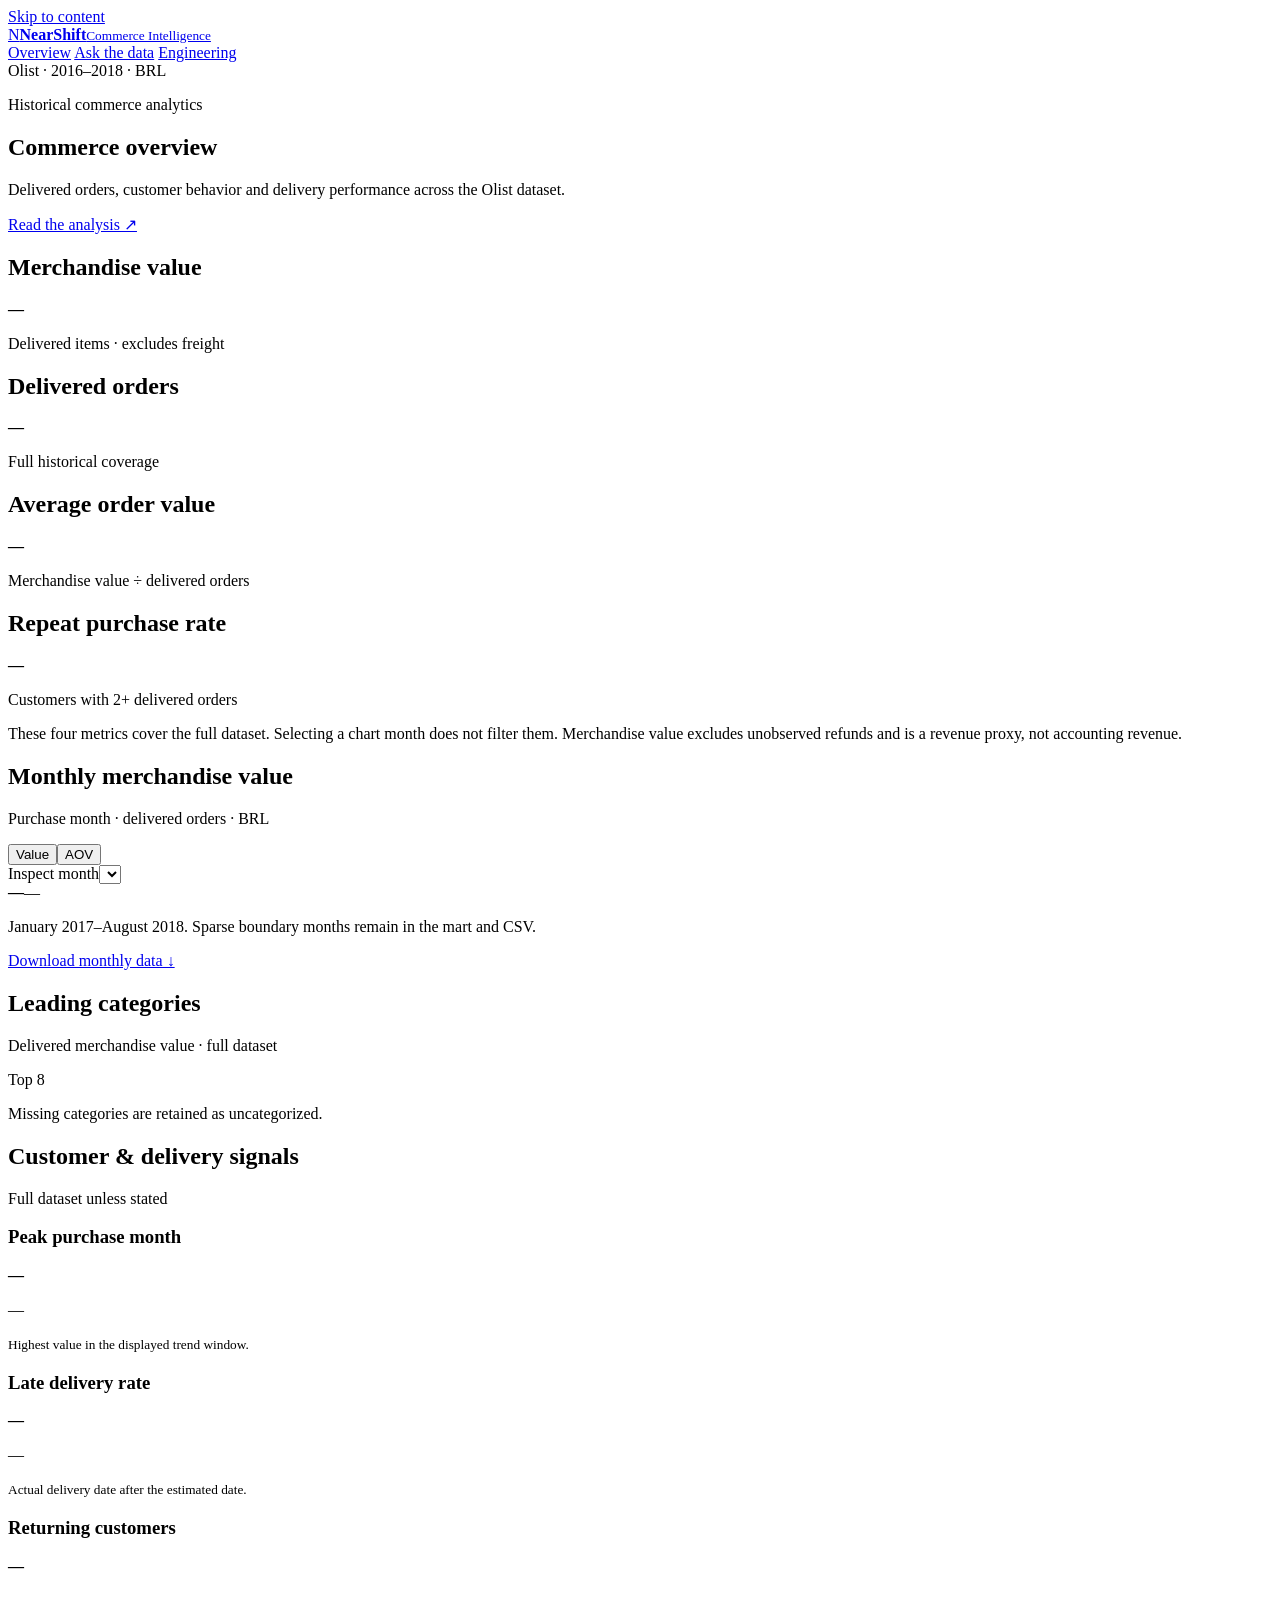
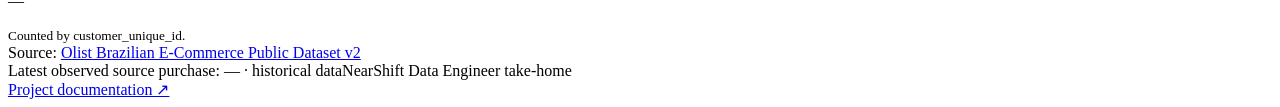
==== commit 1026c386: "Add governed MCP queries, English dashboard and Render Free deployment" ====
--- a/showcase/template.html
+++ b/showcase/template.html
@@ -1,138 +1,104 @@
 <!doctype html>
-<html lang="es">
+<html lang="en">
 <head>
   <meta charset="utf-8">
   <meta name="viewport" content="width=device-width, initial-scale=1">
   <title>NearShift | Olist Commerce Intelligence</title>
-  <meta name="description" content="Demo interactiva de ingeniería y analítica de datos sobre el dataset histórico Olist.">
-  <style>
-    :root{--ink:#142b35;--muted:#637780;--line:#dce7e7;--paper:#f5f8f7;--card:#fff;--teal:#087e79;--teal2:#11a69c;--navy:#12323d;--amber:#e9a64b;--shadow:0 16px 40px rgba(23,63,70,.07)}
-    *{box-sizing:border-box}html{scroll-behavior:smooth}body{margin:0;background:var(--paper);color:var(--ink);font-family:Inter,ui-sans-serif,system-ui,-apple-system,"Segoe UI",sans-serif;font-size:14px;line-height:1.55}button,input,select{font:inherit}button{cursor:pointer}a{color:inherit;text-decoration:none}a:hover{text-decoration:underline}
-    .shell{display:grid;grid-template-columns:234px minmax(0,1fr);min-height:100vh}.sidebar{background:#112e38;color:#d9e9e8;padding:30px 18px;position:sticky;top:0;height:100vh;display:flex;flex-direction:column}.brand{display:flex;align-items:center;gap:11px;padding:0 12px 28px;border-bottom:1px solid #32535d}.brand-mark{width:34px;height:34px;border-radius:10px;background:linear-gradient(135deg,#2fd1c1,#d3e8bc);display:grid;place-items:center;color:#12323d;font-weight:900;font-size:20px}.brand strong{display:block;color:#fff;font-size:17px;letter-spacing:-.04em}.brand small{display:block;color:#92bab8;font-size:10px;letter-spacing:.12em;text-transform:uppercase}.nav-title{color:#729b9b;text-transform:uppercase;letter-spacing:.14em;font-size:10px;font-weight:800;margin:27px 12px 10px}.nav a{display:flex;gap:11px;align-items:center;padding:10px 12px;border-radius:9px;color:#c7dddd;font-weight:600;margin:3px 0}.nav a:hover,.nav a.active{background:#214751;color:white;text-decoration:none}.nav .icon{width:18px;text-align:center;color:#7bd5ca}.sidebar-bottom{margin-top:auto;padding:17px 12px 0;border-top:1px solid #32535d;color:#93b3b5;font-size:11px}.sidebar-bottom strong{color:#dbedeb}.content{min-width:0;padding:0 38px 45px;max-width:1600px;width:100%;margin:auto}.topbar{height:78px;display:flex;justify-content:space-between;align-items:center;border-bottom:1px solid var(--line);gap:16px}.breadcrumb{font-size:12px;color:var(--muted)}.breadcrumb strong{color:var(--ink)}.top-actions{display:flex;gap:9px;align-items:center}.top-pill{font-size:11px;font-weight:750;white-space:nowrap;padding:7px 11px;border:1px solid #d5e2e1;border-radius:30px;background:#fff;color:#35666a}.top-pill .dot{display:inline-block;background:#26ad8f;width:7px;height:7px;border-radius:50%;margin-right:7px}.top-pill.ghost{background:transparent}
-    .hero{margin:27px 0 24px;padding:34px 37px;background:radial-gradient(circle at 80% 5%,#1f5960 0%,transparent 31%),linear-gradient(120deg,#133541,#0c6566);color:white;border-radius:19px;position:relative;overflow:hidden;min-height:210px;display:flex;align-items:center}.hero:before,.hero:after{content:"";position:absolute;border:1px solid rgba(144,224,214,.16);border-radius:50%;width:320px;height:320px;right:30px;top:-170px}.hero:after{width:240px;height:240px;right:80px;top:-130px}.hero-inner{position:relative;z-index:1;max-width:710px}.eyebrow{font-size:11px;text-transform:uppercase;letter-spacing:.17em;font-weight:800;color:#8ce1d6}.hero h1{font-size:clamp(26px,3.2vw,42px);line-height:1.13;letter-spacing:-.05em;margin:12px 0}.hero p{margin:0;color:#d4e8e8;max-width:650px;font-size:14px}.hero-tags{display:flex;gap:8px;flex-wrap:wrap;margin-top:20px}.hero-tags span{font-size:11px;border:1px solid #64969c;border-radius:30px;padding:5px 10px;color:#d9f2ef;background:#ffffff12}
-    .section-heading{display:flex;justify-content:space-between;align-items:end;gap:14px;margin:30px 0 14px}.section-heading h2{font-size:19px;letter-spacing:-.035em;margin:0}.section-heading p{color:var(--muted);font-size:12px;margin:3px 0 0}.text-link{color:var(--teal);font-weight:750;font-size:12px}.kpis{display:grid;grid-template-columns:repeat(4,minmax(0,1fr));gap:15px}.card{background:var(--card);border:1px solid #e5eeee;border-radius:15px;box-shadow:var(--shadow)}.kpi{padding:19px 20px 17px;min-height:144px}.kpi-top{display:flex;justify-content:space-between;align-items:center}.kpi .label{font-size:12px;color:#647b80;font-weight:700}.kpi .glyph{width:30px;height:30px;display:grid;place-items:center;border-radius:9px;background:#e9f7f4;color:var(--teal);font-weight:900}.kpi strong{display:block;letter-spacing:-.05em;font-size:clamp(21px,2.2vw,31px);line-height:1.2;margin:16px 0 5px}.kpi small{font-size:11px;color:#84979a}.grid-main{display:grid;grid-template-columns:minmax(0,1.65fr) minmax(300px,.95fr);gap:15px}.chart-card,.categories-card{padding:22px}.card-head{display:flex;justify-content:space-between;align-items:start;gap:12px}.card-head h3{font-size:16px;margin:0;letter-spacing:-.025em}.card-head p{font-size:11px;color:var(--muted);margin:4px 0 0}.segmented{display:flex;padding:3px;gap:2px;background:#eff5f4;border-radius:9px}.segmented button{border:0;background:transparent;color:#648083;font-size:11px;font-weight:800;padding:6px 11px;border-radius:7px}.segmented button.active{background:#fff;color:var(--teal);box-shadow:0 2px 7px #d5e6e3}.chart-wrap{height:260px;margin-top:19px;position:relative}.chart-wrap svg{height:100%;width:100%;overflow:visible}.chart-wrap .grid{stroke:#e7eeee;stroke-width:1}.chart-wrap .axis{fill:#91a1a3;font-size:10px}.chart-wrap .line{stroke:#0d9b93;stroke-width:3;fill:none;stroke-linecap:round;stroke-linejoin:round}.chart-wrap .area{fill:url(#areaFill)}.chart-wrap .point{fill:#0d9b93;stroke:white;stroke-width:2;cursor:pointer}.chart-wrap .point.selected{fill:#e8a54e;stroke:#fff;stroke-width:3}.selection{display:flex;gap:14px;align-items:center;border-top:1px solid #e8efee;padding-top:13px;margin-top:4px}.selection .month{background:#e9f5f3;color:#087e79;font-size:11px;font-weight:800;padding:5px 9px;border-radius:8px;white-space:nowrap}.selection strong{font-size:13px}.selection span:last-child{color:var(--muted);font-size:11px;margin-left:auto}.cat-list{display:grid;gap:17px;margin-top:24px}.cat-row{display:grid;gap:5px}.cat-label{display:flex;justify-content:space-between;gap:10px;font-size:11px}.cat-label strong{font-size:11px;color:#334e55;white-space:nowrap;overflow:hidden;text-overflow:ellipsis}.cat-label span{color:#627c81;white-space:nowrap}.bar-track{height:7px;background:#edf3f2;border-radius:20px;overflow:hidden}.bar{height:100%;background:linear-gradient(90deg,#0b8d88,#44c6b9);border-radius:20px}.cat-row:first-child .bar{background:linear-gradient(90deg,#e6a14d,#f1c477)}
-    .insight-grid{display:grid;grid-template-columns:1.1fr 1fr 1fr;gap:15px}.insight{padding:21px;min-height:178px}.insight .number{font-size:26px;letter-spacing:-.05em;font-weight:850;margin:13px 0 3px}.insight h3{margin:0;font-size:13px}.insight p{font-size:11px;color:var(--muted);margin:5px 0 0}.insight .micro{font-size:11px;color:var(--teal);font-weight:750}.donut{width:77px;height:77px;border-radius:50%;background:conic-gradient(#0c9b92 var(--pct),#e9f2f0 0);display:grid;place-items:center;margin:10px 0}.donut:after{content:"";display:block;width:53px;height:53px;background:white;border-radius:50%}.insight.flex{display:flex;align-items:center;justify-content:space-between;gap:15px}.insight.flex .number{margin:7px 0 0}.query-card{display:grid;grid-template-columns:1.08fr .92fr;gap:0;overflow:hidden}.query-left{padding:24px}.query-right{padding:24px;background:#f2f8f7;border-left:1px solid #e0ece9}.query-card h3{margin:0;font-size:17px;letter-spacing:-.025em}.query-card p{font-size:12px;color:var(--muted);margin:5px 0 15px}.question-pills{display:flex;gap:7px;flex-wrap:wrap}.question-pills button{border:1px solid #cde2df;background:#fff;color:#235b61;border-radius:20px;padding:6px 10px;font-size:11px;font-weight:700}.question-pills button:hover{border-color:#0e9c91;color:#087e79}.answer{margin-top:16px;background:#fff;border:1px solid #dce9e7;border-left:3px solid #12a89d;border-radius:10px;padding:15px;min-height:90px}.answer .answer-tag{font-size:10px;letter-spacing:.1em;text-transform:uppercase;color:#0a8b82;font-weight:850}.answer p{color:#254750;margin:8px 0 0;font-size:12px}.ask-form{display:flex;gap:8px}.ask-form input{min-width:0;flex:1;border:1px solid #d4e3e0;border-radius:8px;padding:10px 11px;background:#fff;outline-color:#0c9b92}.ask-form button,.primary{background:#0c837d;border:0;color:white;border-radius:8px;padding:10px 14px;font-weight:800;font-size:11px}.ask-form button:hover,.primary:hover{background:#096c68}.status{font-size:11px;min-height:18px;margin-top:10px;color:#72898c}.status.error{color:#aa573b}.method-grid{display:grid;grid-template-columns:repeat(3,1fr);gap:15px}.method{padding:18px}.method .step{font-size:10px;color:var(--teal);font-weight:850;letter-spacing:.1em}.method h3{font-size:13px;margin:8px 0 5px}.method p{font-size:11px;color:var(--muted);margin:0}.footer{display:flex;justify-content:space-between;gap:15px;border-top:1px solid var(--line);margin-top:30px;padding-top:19px;color:#82969a;font-size:11px}.footer a{color:var(--teal);font-weight:700}
-    .kpi strong{font-size:clamp(20px,1.7vw,26px);white-space:nowrap}
-    .architecture{padding:25px;overflow:hidden}.architecture-header{display:flex;justify-content:space-between;gap:15px;align-items:start}.architecture-header h3{font-size:16px;margin:0;letter-spacing:-.025em}.architecture-header p{font-size:12px;color:var(--muted);margin:5px 0 0}.architecture-flow{display:grid;grid-template-columns:repeat(5,minmax(0,1fr));gap:17px;margin:23px 0 18px}.architecture-node{position:relative;border:1px solid #d9e7e4;background:#f7fbfa;border-radius:12px;padding:14px;min-height:132px}.architecture-node:not(:last-child):after{content:'→';position:absolute;right:-15px;top:47px;color:#36aaa1;font-size:22px;font-weight:900;z-index:1}.architecture-node .step{color:#0a9289;font-size:10px;font-weight:850;letter-spacing:.09em}.architecture-node strong{display:block;font-size:13px;margin:9px 0 4px}.architecture-node p{font-size:11px;line-height:1.45;color:#627a7f;margin:0}.architecture-footer{border-top:1px solid #e3ecea;padding-top:14px;color:#5b7378;font-size:11px}.architecture-footer strong{color:#244d53}
-    .decision-grid{display:grid;grid-template-columns:repeat(2,minmax(0,1fr));gap:15px}.decision{padding:20px 22px}.decision-head{display:flex;align-items:center;gap:10px}.decision-number{display:grid;place-items:center;flex:none;width:28px;height:28px;border-radius:8px;background:#e4f5f1;color:#087e79;font-size:11px;font-weight:900}.decision h3{font-size:13px;margin:0}.decision p{font-size:11px;color:#5e777d;margin:8px 0 0}.decision p strong{color:#34555c}.presenter{margin-top:15px;padding:24px;background:linear-gradient(120deg,#12343e,#165e62);color:#ecf7f5}.presenter .eyebrow{color:#80d9cb}.presenter h3{font-size:18px;letter-spacing:-.035em;margin:8px 0 17px}.presenter-steps{display:grid;grid-template-columns:repeat(3,minmax(0,1fr));gap:20px}.presenter-steps div{border-left:2px solid #46bdb0;padding-left:13px}.presenter-steps strong{display:block;font-size:12px}.presenter-steps p{color:#d0e6e3;font-size:11px;margin:6px 0 0}.presenter-note{font-size:11px;color:#a9d4ce;margin:20px 0 0}
-    @media(max-width:1180px){.kpis{grid-template-columns:repeat(2,1fr)}.grid-main{grid-template-columns:1fr}.insight-grid{grid-template-columns:repeat(2,1fr)}.insight-grid .insight:first-child{grid-column:span 2}.query-card{grid-template-columns:1fr}.query-right{border-left:0;border-top:1px solid #e0ece9}}
-    @media(max-width:1180px){.architecture-flow{grid-template-columns:repeat(3,minmax(0,1fr))}.architecture-node:not(:last-child):after{display:none}}
-    @media(max-width:750px){.shell{display:block}.sidebar{height:auto;position:static;padding:13px 16px;flex-direction:row;align-items:center;justify-content:space-between}.brand{border:0;padding:0}.sidebar-bottom,.nav-title{display:none}.nav{display:flex;gap:4px}.nav a{font-size:0;padding:8px;margin:0}.nav .icon{font-size:16px}.content{padding:0 16px 26px}.topbar{height:58px}.top-pill.ghost{display:none}.hero{padding:26px 23px;min-height:0}.kpis{gap:9px}.grid-main,.insight-grid,.method-grid{gap:9px}.query-card{margin-top:0}.footer{display:block}}
-    @media(max-width:750px){.architecture-flow{grid-template-columns:repeat(2,minmax(0,1fr))}.presenter-steps{grid-template-columns:1fr;gap:13px}.decision-grid{grid-template-columns:1fr}}
-    @media(max-width:500px){.kpis,.insight-grid,.method-grid{grid-template-columns:1fr}.insight-grid .insight:first-child{grid-column:auto}.kpi{min-height:120px}.card-head{flex-direction:column}.selection{flex-wrap:wrap}.selection span:last-child{margin-left:0}.top-actions .top-pill{font-size:10px}.chart-card,.categories-card,.query-left,.query-right{padding:18px}}
-    @media(max-width:500px){.architecture-flow{grid-template-columns:1fr}.architecture{padding:18px}.architecture-header{display:block}}
-  </style>
+  <meta name="description" content="Historical Olist commerce metrics with source-backed queries and a reproducible data pipeline.">
+  <style>__DASHBOARD_CSS__</style>
 </head>
 <body>
-<div class="shell">
-  <aside class="sidebar" aria-label="Navegación">
-    <div class="brand"><div class="brand-mark">N</div><div><strong>NearShift</strong><small>Commerce Intelligence</small></div></div>
-    <div class="nav-title">Explorar</div>
-    <nav class="nav"><a href="#resumen" class="active" aria-label="Resumen"><span class="icon">◫</span> Resumen</a><a href="#tendencias" aria-label="Tendencias"><span class="icon">⌁</span> Tendencias</a><a href="#consultas" aria-label="Consultas"><span class="icon">✧</span> Consultas</a><a href="#solucion" aria-label="Solución"><span class="icon">◇</span> Solución</a><a href="#metodologia" aria-label="Validación"><span class="icon">▤</span> Validación</a></nav>
-    <div class="sidebar-bottom"><strong>Olist · 2016–2018</strong><br>Demo de prueba técnica<br>Datos históricos, sin actualización en vivo.</div>
-  </aside>
-  <main class="content" id="resumen">
-    <header class="topbar"><div class="breadcrumb">Portafolio <span aria-hidden="true">/</span> <strong>Olist analytics</strong></div><div class="top-actions"><span class="top-pill ghost">● 25 validaciones</span><span class="top-pill"><span class="dot"></span>Datos modelados</span></div></header>
-    <section class="hero" aria-labelledby="title"><div class="hero-inner"><div class="eyebrow">Proyecto de ingeniería de datos</div><h1 id="title">De transacciones a decisiones.</h1><p>Un recorrido verificable desde los archivos Olist hasta métricas curadas de valor, clientes, categorías y entregas. Explora los resultados y las reglas que los sustentan.</p><div class="hero-tags"><span>Fuente pública Olist</span><span>DuckDB + SQL</span><span>2016–2018 · BRL</span><span>Consultas acotadas</span></div></div></section>
-    <div class="section-heading"><div><h2>Panorama general</h2><p>Pedidos entregados durante toda la cobertura histórica.</p></div><a class="text-link" href="../reports/INSIGHTS.md">Ver análisis completo ↗</a></div>
-    <section class="kpis" aria-label="Indicadores principales">
-      <article class="card kpi"><div class="kpi-top"><span class="label">Valor de mercancía</span><span class="glyph">R$</span></div><strong id="kpi-value">—</strong><small>Sin flete ni reembolsos no observados</small></article>
-      <article class="card kpi"><div class="kpi-top"><span class="label">Pedidos entregados</span><span class="glyph">▣</span></div><strong id="kpi-orders">—</strong><small>Base para el cálculo del AOV</small></article>
-      <article class="card kpi"><div class="kpi-top"><span class="label">Valor promedio por pedido</span><span class="glyph">↗</span></div><strong id="kpi-aov">—</strong><small>Valor de mercancía / pedidos</small></article>
-      <article class="card kpi"><div class="kpi-top"><span class="label">Tasa de recompra</span><span class="glyph">↻</span></div><strong id="kpi-repeat">—</strong><small>Clientes con 2+ pedidos entregados</small></article>
+  <a class="skip-link" href="#main">Skip to content</a>
+  <header class="app-header">
+    <a class="brand" href="#overview" aria-label="NearShift overview"><span class="brand-mark" aria-hidden="true">N</span><span><strong>NearShift</strong><small>Commerce Intelligence</small></span></a>
+    <nav class="navigation" aria-label="Main navigation">
+      <a href="#overview" aria-current="page">Overview</a>
+      <a href="#questions">Ask the data</a>
+      <a href="#engineering">Engineering</a>
+    </nav>
+    <span class="dataset-badge">Olist · 2016–2018 · BRL</span>
+  </header>
+  <main id="main" class="content">
+    <section id="overview" class="view" aria-labelledby="overview-title">
+      <div class="page-heading"><div><p class="eyebrow">Historical commerce analytics</p><h1 id="overview-title">Commerce overview</h1><p>Delivered orders, customer behavior and delivery performance across the Olist dataset.</p></div><a class="text-link" href="../reports/INSIGHTS.md">Read the analysis ↗</a></div>
+      <section class="kpis" aria-label="Full-dataset metrics">
+        <article class="card kpi"><h2>Merchandise value</h2><strong id="kpi-value">—</strong><p>Delivered items · excludes freight</p></article>
+        <article class="card kpi"><h2>Delivered orders</h2><strong id="kpi-orders">—</strong><p>Full historical coverage</p></article>
+        <article class="card kpi"><h2>Average order value</h2><strong id="kpi-aov">—</strong><p>Merchandise value ÷ delivered orders</p></article>
+        <article class="card kpi"><h2>Repeat purchase rate</h2><strong id="kpi-repeat">—</strong><p>Customers with 2+ delivered orders</p></article>
+      </section>
+      <p class="scope-note">These four metrics cover the full dataset. Selecting a chart month does not filter them. Merchandise value excludes unobserved refunds and is a revenue proxy, not accounting revenue.</p>
+      <div class="grid-main">
+        <article class="card chart-card" aria-labelledby="chart-title">
+          <div class="card-head"><div><h2 id="chart-title">Monthly merchandise value</h2><p>Purchase month · delivered orders · BRL</p></div><div class="segmented" role="group" aria-label="Chart metric"><button id="mode-value" type="button" aria-pressed="true">Value</button><button id="mode-aov" type="button" aria-pressed="false">AOV</button></div></div>
+          <div class="chart-wrap" id="trend-chart" role="img" aria-label="Monthly delivered merchandise value in BRL, January 2017 through August 2018"></div>
+          <div class="selection"><label for="chart-month">Inspect month<select id="chart-month"></select></label><div><strong id="selected-value">—</strong><span id="selected-orders">—</span></div></div>
+          <p class="card-note">January 2017–August 2018. Sparse boundary months remain in the mart and CSV.</p>
+          <a class="text-link" href="../reports/monthly_metrics.csv" download>Download monthly data ↓</a>
+        </article>
+        <article class="card categories-card"><div class="card-head"><div><h2>Leading categories</h2><p>Delivered merchandise value · full dataset</p></div><span class="tag">Top 8</span></div><div class="cat-list" id="category-list"></div><p class="card-note">Missing categories are retained as uncategorized.</p></article>
+      </div>
+      <div class="section-heading"><h2>Customer &amp; delivery signals</h2><span>Full dataset unless stated</span></div>
+      <section class="insight-grid" aria-label="Customer and delivery diagnostics">
+        <article class="card insight"><h3>Peak purchase month</h3><strong class="number" id="peak-value">—</strong><p id="peak-title">—</p><small>Highest value in the displayed trend window.</small></article>
+        <article class="card insight"><h3>Late delivery rate</h3><strong class="number" id="late-rate">—</strong><p id="late-detail">—</p><small>Actual delivery date after the estimated date.</small></article>
+        <article class="card insight"><h3>Returning customers</h3><strong class="number" id="repeat-count">—</strong><p id="repeat-detail">—</p><small>Counted by customer_unique_id.</small></article>
+      </section>
     </section>
-    <div class="section-heading" id="tendencias"><div><h2>Tendencias y categorías</h2><p>Ventana comparable: enero de 2017 a agosto de 2018.</p></div><a class="text-link" href="../reports/monthly_metrics.csv" download>Descargar serie CSV ↓</a></div>
-    <section class="grid-main">
-      <article class="card chart-card"><div class="card-head"><div><h3 id="chart-title">Valor mensual de mercancía</h3><p>Pedidos entregados agrupados por mes de compra</p></div><div class="segmented" role="group" aria-label="Métrica del gráfico"><button id="mode-value" class="active" type="button">Valor</button><button id="mode-aov" type="button">AOV</button></div></div><div class="chart-wrap" id="trend-chart" role="img" aria-label="Tendencia mensual interactiva"></div><div class="selection"><span class="month" id="selected-month">—</span><strong id="selected-value">—</strong><span id="selected-orders">—</span></div></article>
-      <article class="card categories-card"><div class="card-head"><div><h3>Categorías líderes</h3><p>Valor de mercancía entregada por categoría</p></div><span class="top-pill ghost">TOP 8</span></div><div class="cat-list" id="category-list"></div></article>
+    <section id="questions" class="view" aria-labelledby="questions-title" hidden>
+      <div class="page-heading"><div><p class="eyebrow">Source-backed answers</p><h1 id="questions-title">Ask the data</h1><p>Choose how to explore the five supported metrics. Every answer uses historical Olist data.</p></div><span class="connection-status" id="connection-status" role="status">Checking query service…</span></div>
+      <div class="query-layout">
+        <div class="card query-workspace">
+          <div class="query-tabs" role="tablist" aria-label="Query mode">
+            <button id="tab-ai" role="tab" aria-selected="true" aria-controls="panel-ai" type="button">AI assistant</button>
+            <button id="tab-revenue" role="tab" aria-selected="false" aria-controls="panel-revenue" tabindex="-1" type="button">Revenue lookup</button>
+            <button id="tab-offline" role="tab" aria-selected="false" aria-controls="panel-offline" tabindex="-1" type="button">Offline examples</button>
+          </div>
+          <section id="panel-ai" class="query-panel" role="tabpanel" aria-labelledby="tab-ai">
+            <h2>Ask a question in plain English</h2><p class="muted">Specify a month for merchandise value or AOV, or ask for the latest available source month.</p>
+            <form id="ask-form"><label for="question-input">Your question</label><textarea id="question-input" rows="3" maxlength="1000" required placeholder="What was the delivered merchandise value in November 2017?"></textarea><div class="form-bottom"><span>One metric per question</span><button class="primary" type="submit">Ask the assistant <span aria-hidden="true">↗</span></button></div></form>
+            <p class="field-caption">Try an example</p><div class="question-pills" aria-label="Suggested questions"><button type="button" data-prompt="What was the delivered merchandise value in November 2017?">November 2017 value</button><button type="button" data-prompt="What was the AOV in the latest available month?">Latest available AOV</button><button type="button" data-prompt="What was the historical repeat purchase rate?">Repeat purchases</button><button type="button" data-prompt="What were the top five product categories?">Top categories</button><button type="button" data-prompt="What percentage of delivered orders arrived late?">Late deliveries</button></div>
+            <p class="status" id="ask-status" role="status">Requires the query service and available OpenAI API credits.</p>
+            <div class="answer" id="gpt-answer-box" hidden aria-live="polite"><span class="answer-tag">Verified metric result</span><p id="gpt-answer"></p></div>
+          </section>
+          <section id="panel-revenue" class="query-panel" role="tabpanel" aria-labelledby="tab-revenue" hidden>
+            <h2>Look up monthly merchandise value</h2><p class="muted">Query the curated database directly. This mode uses no OpenAI credits.</p>
+            <form id="revenue-form"><label for="revenue-month">Purchase month (YYYY-MM)</label><input id="revenue-month" type="text" pattern="[0-9]{4}-(0[1-9]|1[0-2])" maxlength="7" placeholder="2017-11" value="2017-11" required><div class="button-row"><button class="primary" type="submit">Look up month</button><button id="revenue-latest" class="secondary" type="button">Latest available month</button></div></form>
+            <p class="status" id="revenue-status" role="status">Historical Olist source · read-only query</p>
+            <div class="answer" id="revenue-answer-box" hidden aria-live="polite"><span class="answer-tag">Verified metric result · MCP</span><p id="revenue-answer"></p></div>
+          </section>
+          <section id="panel-offline" class="query-panel" role="tabpanel" aria-labelledby="tab-offline" hidden>
+            <h2>Explore the packaged results</h2><p class="muted">These examples use the verified data embedded in this page and work without a server or API key.</p>
+            <label for="example-month">Month for value and AOV</label><select id="example-month"></select>
+            <div class="question-pills offline-pills" aria-label="Offline metric questions"><button type="button" data-question="revenue">Monthly value</button><button type="button" data-question="aov">Monthly AOV</button><button type="button" data-question="repeat">Repeat purchase rate</button><button type="button" data-question="categories">Top five categories</button><button type="button" data-question="late">Late delivery rate</button></div>
+            <div class="answer" aria-live="polite"><span class="answer-tag">Embedded source data</span><p id="guided-answer">Select a metric to see its value, definition and source table.</p></div>
+          </section>
+        </div>
+        <aside class="query-context" aria-label="Query scope"><h2>What you can ask</h2><ul><li>Monthly merchandise value</li><li>Monthly average order value</li><li>Historical repeat purchase rate</li><li>Top five product categories</li><li>Overall late delivery rate</li></ul><div class="context-note"><strong>A historical snapshot</strong><p>“Latest available” means August 2018. A calendar month outside the source returns no data.</p></div><div class="context-note"><strong>Answers you can trace</strong><p>Each result names its curated table. The assistant selects a metric and period; fixed queries supply the numbers.</p></div><a class="text-link" href="#engineering">View the data pipeline ↗</a></aside>
+      </div>
     </section>
-    <div class="section-heading"><div><h2>Señales operativas</h2><p>Lectura de clientes y promesa de entrega.</p></div></div>
-    <section class="insight-grid">
-      <article class="card insight"><span class="micro">Hallazgo destacado</span><div class="number" id="peak-value">—</div><h3 id="peak-title">Mes con mayor valor</h3><p>El pico de la ventana mostrada. Selecciona puntos del gráfico para inspeccionar cada mes.</p></article>
-      <article class="card insight flex"><div><span class="micro">Experiencia de entrega</span><div class="number" id="late-rate">—</div><h3>Entregas tardías</h3><p id="late-detail">—</p></div><div class="donut" id="late-donut" aria-hidden="true"></div></article>
-      <article class="card insight"><span class="micro">Clientes recurrentes</span><div class="number" id="repeat-count">—</div><h3>Clientes que repitieron</h3><p id="repeat-detail">—</p></article>
+    <section id="engineering" class="view" aria-labelledby="engineering-title" hidden>
+      <div class="page-heading"><div><p class="eyebrow">Reproducibility &amp; governance</p><h1 id="engineering-title">Engineering the solution</h1><p>Explicit grains, shared metric definitions and inspectable validation from source to answer.</p></div><a class="text-link" href="../README.md">Open project documentation ↗</a></div>
+      <section class="card architecture" aria-labelledby="architecture-title"><div class="card-head"><div><h2 id="architecture-title">From source files to trusted metrics</h2><p>One model serves the reports, dashboard and bounded query tools.</p></div><span class="tag">DuckDB + SQL</span></div>
+        <ol class="architecture-flow"><li><span class="step">01 / SOURCE</span><h3>Olist CSVs</h3><p>Seven input files, unchanged. Version and SHA-256 recorded.</p></li><li><span class="step">02 / RAW</span><h3>Source tables</h3><p>Original columns as VARCHAR. Blank fields become NULL.</p></li><li><span class="step">03 / MODEL</span><h3>Facts &amp; dimensions</h3><p>Typed orders, items, payments, customers and products.</p></li><li><span class="step">04 / METRICS</span><h3>Curated marts</h3><p>Explicit definitions for value, AOV, repeat buyers, categories and delivery.</p></li><li><span class="step">05 / SERVE</span><h3>Dashboard &amp; tools</h3><p>Offline HTML, read-only API, local MCP and a bounded AI router.</p></li></ol>
+        <p class="card-note">GPT receives the question and metric descriptions. Monthly value goes through MCP; the other metrics use the same curated query service. No generated SQL or customer records are sent to OpenAI.</p>
+      </section>
+      <div class="section-heading"><h2>Validation evidence</h2><a class="text-link" href="../reports/VALIDATION.md">Review all 25 checks ↗</a></div>
+      <section class="evidence-grid" aria-label="Data validation"><article class="card evidence"><span class="tag">25 / 25 passed</span><h3>Counts, keys &amp; totals</h3><p>Source-to-model counts, uniqueness, references, casts and monetary reconciliations.</p></article><article class="card evidence"><strong class="number">303</strong><h3>Payment exceptions retained</h3><p>Order-level differences above R$ 0.01 are exported for review rather than forced to match.</p></article><article class="card evidence"><span class="tag">Read-only queries</span><h3>Bounded assistant access</h3><p>Five approved intents, validated months, fixed SQL and no raw-record or write tool.</p></article></section>
+      <div class="section-heading"><h2>Modeling decisions</h2><span>Expand a decision for the reasoning</span></div>
+      <div class="decisions">
+        <details><summary>01 · Aggregate before joining</summary><p>Items and payments have different row grains. Aggregate each by order before joining, so multiple items and payments cannot multiply monetary amounts.</p></details>
+        <details><summary>02 · Define the revenue proxy explicitly</summary><p>Use delivered item prices, excluding freight and unobserved refunds. Payment totals may include canceled orders and do not establish accounting revenue.</p></details>
+        <details><summary>03 · Identify returning people, not order identifiers</summary><p>Use customer_unique_id across delivered orders. Olist customer_id identifies an order-specific customer record and would undercount returning customers.</p></details>
+        <details><summary>04 · Bound AI and MCP access</summary><p>GPT selects one approved intent and month. The application validates the selection and formats the query result. MCP exposes only get_monthly_revenue. The API key stays in the parent process, outside Git and browser code.</p></details>
+        <details><summary>05 · Compare delivery dates</summary><p>Estimated dates are stored at midnight. Compare calendar dates, so a delivery on the promised day is not incorrectly classified as late.</p></details>
+        <details><summary>06 · Preserve exceptions and incomplete coverage</summary><p>Retain payment discrepancies, uncategorized items and sparse boundary months. Mark the trend window explicitly; never replace an absent calendar month with the latest source month.</p></details>
+      </div>
+      <div class="resource-links"><a href="../sql/model.sql">Inspect the SQL model ↗</a><a href="../reports/monthly_metrics.csv" download>Monthly metrics ↓</a><a href="../reports/category_metrics.csv" download>Category metrics ↓</a></div>
     </section>
-    <div class="section-heading" id="consultas"><div><h2>Preguntas sobre los datos</h2><p>Respuestas trazables a las tablas curadas; GPT disponible al iniciar el servidor local con créditos API.</p></div></div>
-    <section class="card query-card"><div class="query-left"><h3>Consultas guiadas</h3><p>Elige una pregunta. Esta demo responde directamente desde los resultados verificados, incluso sin conexión.</p><div class="question-pills"><button type="button" data-question="revenue">¿Valor del mes seleccionado?</button><button type="button" data-question="aov">¿AOV del mes?</button><button type="button" data-question="repeat">¿Tasa de recompra?</button><button type="button" data-question="categories">¿Categorías principales?</button><button type="button" data-question="late">¿Entregas tardías?</button></div><div class="answer" aria-live="polite"><span class="answer-tag">Respuesta fundamentada</span><p id="guided-answer">Selecciona una pregunta para ver el cálculo y la tabla fuente.</p></div></div><div class="query-right"><h3>Pregunta en lenguaje natural</h3><p>GPT clasifica la pregunta en una de las cinco métricas permitidas. La aplicación consulta DuckDB y redacta la respuesta con cifras verificadas.</p><form class="ask-form" id="ask-form"><input id="question-input" aria-label="Pregunta a GPT" maxlength="1000" placeholder="Ej. ¿Cuál fue el AOV en 2017-11?" required><button type="submit">Consultar</button></form><div class="status" id="ask-status">Ejecuta <code>python showcase_server.py</code> para habilitar esta función.</div><div class="answer" id="gpt-answer-box" hidden aria-live="polite"><span class="answer-tag">GPT + mart curado</span><p id="gpt-answer"></p></div></div></section>
-    <div class="section-heading" id="solucion"><div><h2>La solución, de extremo a extremo</h2><p>Arquitectura y decisiones que convierten archivos operativos en métricas confiables.</p></div><a class="text-link" href="../sql/model.sql">Inspeccionar el modelo SQL ↗</a></div>
-    <section class="card architecture" aria-labelledby="architecture-title"><div class="architecture-header"><div><h3 id="architecture-title">Arquitectura de datos y consumo</h3><p>Cada capa tiene un propósito verificable y un contrato claro.</p></div><span class="top-pill ghost">Flujo reproducible</span></div><div class="architecture-flow">
-      <div class="architecture-node"><span class="step">01 · FUENTE</span><strong>7 CSV Olist</strong><p>Órdenes, artículos, pagos, clientes, productos, reseñas y traducciones.</p></div>
-      <div class="architecture-node"><span class="step">02 · RAW</span><strong>raw.*</strong><p>Columnas originales como texto; archivos fuente conservados para trazabilidad.</p></div>
-      <div class="architecture-node"><span class="step">03 · MODELO</span><strong>Hechos y dimensiones</strong><p>Tipos, claves y granos explícitos para pedidos, artículos, pagos y entidades.</p></div>
-      <div class="architecture-node"><span class="step">04 · CURADO</span><strong>Marts analíticos</strong><p>Valor mensual, AOV, recompra, categorías y entregas con reglas definidas.</p></div>
-      <div class="architecture-node"><span class="step">05 · CONSUMO</span><strong>Web · API · GPT</strong><p>Tablero autónomo; endpoints y preguntas limitadas a métricas permitidas.</p></div>
-    </div><div class="architecture-footer"><strong>Control entre capas:</strong> 25 verificaciones de conteos, claves, integridad y reconciliación. El tablero se genera cuando todas pasan.</div></section>
-    <div class="section-heading"><div><h2>Decisiones que resolvieron los riesgos</h2><p>El porqué detrás del modelo y las métricas.</p></div></div>
-    <section class="decision-grid" aria-label="Decisiones técnicas">
-      <article class="card decision"><div class="decision-head"><span class="decision-number">01</span><h3>Evitar importes duplicados</h3></div><p><strong>Riesgo:</strong> un pedido puede tener varios artículos y pagos; unir ambas tablas fila a fila multiplica valores. <strong>Solución:</strong> agregarlas por <code>order_id</code> antes de construir <code>mart_order</code>.</p></article>
-      <article class="card decision"><div class="decision-head"><span class="decision-number">02</span><h3>Definir “ingresos” con honestidad</h3></div><p><strong>Riesgo:</strong> los pagos incluyen estados cancelados y no hay libro fiable de reembolsos. <strong>Solución:</strong> usar precio de artículos entregados como proxy de valor, sin flete; exponer diferencias de pago.</p></article>
-      <article class="card decision"><div class="decision-head"><span class="decision-number">03</span><h3>Medir recompra por persona</h3></div><p><strong>Riesgo:</strong> <code>customer_id</code> identifica una compra, no necesariamente a la persona. <strong>Solución:</strong> agrupar pedidos entregados por <code>customer_unique_id</code> y calcular el denominador explícito.</p></article>
-      <article class="card decision"><div class="decision-head"><span class="decision-number">04</span><h3>Acotar las respuestas de GPT</h3></div><p><strong>Riesgo:</strong> SQL libre o cifras inventadas. <strong>Solución:</strong> GPT elige métrica y mes; la aplicación valida ambos, ejecuta SQL fijo de solo lectura y arma la respuesta desde el resultado.</p></article>
-      <article class="card decision"><div class="decision-head"><span class="decision-number">05</span><h3>Comparar entregas por fecha</h3></div><p><strong>Riesgo:</strong> la fecha prometida está a medianoche; comparar horas marcaría tarde una entrega realizada el mismo día. <strong>Solución:</strong> comparar las fechas calendario real y estimada.</p></article>
-      <article class="card decision"><div class="decision-head"><span class="decision-number">06</span><h3>Mostrar las excepciones</h3></div><p><strong>Riesgo:</strong> forzar pagos e importes a coincidir ocultaría diferencias reales. <strong>Solución:</strong> reconciliar por pedido y publicar 303 casos con diferencia mayor a R$ 0,01 para inspección.</p></article>
-    </section>
-    <section class="card presenter" aria-labelledby="presenter-title"><span class="eyebrow">Guion para presentarlo</span><h3 id="presenter-title">Cómo explicar el enfoque en un minuto</h3><div class="presenter-steps"><div><strong>1. El problema</strong><p>Los CSV operativos no tienen una métrica única lista para negocio: mezclan granos, estados de pedido y pagos.</p></div><div><strong>2. La solución</strong><p>Ingerí la fuente, modelé hechos y dimensiones, construí marts con definiciones explícitas y validé cada paso.</p></div><div><strong>3. El resultado</strong><p>El tablero y la API responden las cinco preguntas. GPT solo interpreta la intención; los números vienen del modelo curado.</p></div></div><p class="presenter-note">Límite que conviene mencionar: es una foto histórica Olist, no información actual de NearShift ni ingresos contables auditados.</p></section>
-    <div class="section-heading" id="metodologia"><div><h2>Cómo se verificó</h2><p>Evidencia para sostener cada conclusión y sus límites.</p></div><a class="text-link" href="../reports/VALIDATION.md">Ver las 25 validaciones ↗</a></div>
-    <section class="method-grid"><article class="card method"><span class="step">01 / COBERTURA</span><h3>Conteos fuente y modelo</h3><p>Los registros originales se comparan con los hechos y dimensiones; ninguna fila crítica se pierde en el modelado.</p></article><article class="card method"><span class="step">02 / INTEGRIDAD</span><h3>Claves, tipos y totales</h3><p>Se revisan duplicados, referencias, conversiones y reconciliación de valor por mes y categoría.</p></article><article class="card method"><span class="step">03 / EXCEPCIONES</span><h3>Diferencias visibles</h3><p>Los pagos discrepantes y la categoría faltante se conservan como evidencia, sin imputar valores desconocidos.</p></article></section>
-    <footer class="footer"><span>Fuente: <a href="https://www.kaggle.com/datasets/olistbr/brazilian-ecommerce" target="_blank" rel="noopener noreferrer">Olist Brazilian E-Commerce Public Dataset</a> · última compra observada <span id="source-date">—</span>.</span><span><a href="../README.md">Documentación</a> · <a href="../reports/category_metrics.csv" download>Datos de categorías</a></span></footer>
+    <footer class="footer"><span>Source: <a href="https://www.kaggle.com/datasets/olistbr/brazilian-ecommerce" target="_blank" rel="noopener noreferrer">Olist Brazilian E-Commerce Public Dataset v2</a><br>Latest observed source purchase: <span id="source-date">—</span> · historical data</span><span>NearShift Data Engineer take-home<br><a href="../README.md">Project documentation ↗</a></span></footer>
   </main>
-</div>
-<script id="dashboard-data" type="application/json">__DATA_JSON__</script>
-<script>
-(() => {
-  const data = JSON.parse(document.getElementById('dashboard-data').textContent);
-  const number = new Intl.NumberFormat('es-CO');
-  const money = value => 'R$ ' + new Intl.NumberFormat('es-CO',{minimumFractionDigits:2,maximumFractionDigits:2}).format(value);
-  const percent = value => new Intl.NumberFormat('es-CO',{minimumFractionDigits:2,maximumFractionDigits:2}).format(value) + '%';
-  const compact = value => value >= 1000000 ? (value/1000000).toFixed(1) + ' M' : value >= 1000 ? Math.round(value/1000) + ' mil' : Math.round(value).toString();
-  const monthName = month => new Intl.DateTimeFormat('es-CO',{month:'long',year:'numeric',timeZone:'UTC'}).format(new Date(month+'-01T00:00:00Z'));
-  const el = id => document.getElementById(id);
-  let mode = 'value';
-  let selected = data.months[data.months.length-1];
-  const svgNS = 'http://www.w3.org/2000/svg';
-  const makeSvg = (name, attrs) => { const node=document.createElementNS(svgNS,name); for(const [key,value] of Object.entries(attrs)) node.setAttribute(key,String(value)); return node; };
-  const navLinks=[...document.querySelectorAll('.nav a')];
-  const updateNav=()=>{const hash=location.hash||'#resumen';navLinks.forEach(link=>link.classList.toggle('active',link.getAttribute('href')===hash));};
-  window.addEventListener('hashchange',updateNav);updateNav();
-
-  function renderChart(){
-    const root=el('trend-chart'); root.replaceChildren();
-    const width=Math.max(500,root.clientWidth||660), height=254;
-    const svg=makeSvg('svg',{viewBox:`0 0 ${width} ${height}`,preserveAspectRatio:'none','aria-hidden':'true'});
-    const defs=makeSvg('defs',{}), gradient=makeSvg('linearGradient',{id:'areaFill',x1:'0',y1:'0',x2:'0',y2:'1'});
-    gradient.append(makeSvg('stop',{offset:'0%','stop-color':'#34b8ac','stop-opacity':'.25'}),makeSvg('stop',{offset:'100%','stop-color':'#34b8ac','stop-opacity':'0'}));defs.append(gradient);svg.append(defs);
-    const left=46,right=14,top=16,bottom=31,plotW=width-left-right,plotH=height-top-bottom;
-    const vals=data.months.map(row=>row[mode]);
-    const max=Math.ceil(Math.max(...vals)*1.13/(mode==='value'?100000:10))*(mode==='value'?100000:10);
-    for(let i=0;i<=4;i++){const y=top+plotH*i/4;svg.append(makeSvg('line',{x1:left,y1:y,x2:width-right,y2:y,class:'grid'}));const label=makeSvg('text',{x:left-9,y:y+3,'text-anchor':'end',class:'axis'});label.textContent=compact(max*(1-i/4));svg.append(label);}
-    const points=data.months.map((row,i)=>({x:left+plotW*i/(data.months.length-1),y:top+plotH*(1-row[mode]/max),row}));
-    const d=points.map((p,i)=>(i?'L':'M')+p.x.toFixed(2)+' '+p.y.toFixed(2)).join(' ');
-    svg.append(makeSvg('path',{d:`${d} L ${points.at(-1).x} ${top+plotH} L ${points[0].x} ${top+plotH} Z`,class:'area'}));
-    svg.append(makeSvg('path',{d,class:'line'}));
-    points.forEach((p,i)=>{const circle=makeSvg('circle',{cx:p.x,cy:p.y,r:p.row.month===selected.month?6:4,class:'point'+(p.row.month===selected.month?' selected':'')});circle.addEventListener('click',()=>{selected=p.row;renderChart();renderSelection();});const title=makeSvg('title',{});title.textContent=monthName(p.row.month)+': '+(mode==='value'?money(p.row.value):money(p.row.aov));circle.append(title);svg.append(circle);if(i%4===0||i===points.length-1){const label=makeSvg('text',{x:p.x,y:height-7,'text-anchor':'middle',class:'axis'});label.textContent=p.row.month.slice(5)+'/'+p.row.month.slice(2,4);svg.append(label);}});
-    root.append(svg);
-  }
-  function renderSelection(){el('selected-month').textContent=monthName(selected.month);el('selected-value').textContent=mode==='value'?money(selected.value):money(selected.aov)+' / pedido';el('selected-orders').textContent=number.format(selected.orders)+' pedidos entregados';}
-  function renderCategories(){const root=el('category-list');root.replaceChildren();const max=data.categories[0].value;data.categories.forEach((row,i)=>{const wrapper=document.createElement('div');wrapper.className='cat-row';const labels=document.createElement('div');labels.className='cat-label';const name=document.createElement('strong');name.textContent=String(i+1).padStart(2,'0')+'  '+row.name.replaceAll('_',' ');const value=document.createElement('span');value.textContent=money(row.value);labels.append(name,value);const track=document.createElement('div');track.className='bar-track';const bar=document.createElement('div');bar.className='bar';bar.style.width=(100*row.value/max).toFixed(1)+'%';track.append(bar);wrapper.append(labels,track);root.append(wrapper);});}
-  function guided(kind){let answer='';if(kind==='revenue')answer=`${monthName(selected.month)}: ${money(selected.value)} de mercancía entregada en ${number.format(selected.orders)} pedidos. Fuente: analytics.mart_monthly_metrics. Excluye flete y reembolsos no observados.`;
-    if(kind==='aov')answer=`AOV de ${monthName(selected.month)}: ${money(selected.aov)} por pedido entregado. Es el valor de mercancía dividido entre ${number.format(selected.orders)} pedidos. Fuente: analytics.mart_monthly_metrics.`;
-    if(kind==='repeat')answer=`Tasa de recompra histórica: ${percent(data.overall.repeat_rate)} (${number.format(data.overall.repeat_customers)} de ${number.format(data.overall.customers)} clientes con al menos un pedido entregado). Fuente: analytics.mart_customer_repeat.`;
-    if(kind==='categories')answer=`Líder: ${data.categories[0].name.replaceAll('_',' ')} con ${money(data.categories[0].value)} de mercancía entregada. Fuente: analytics.mart_category_metrics.`;
-    if(kind==='late')answer=`Entregas tardías: ${percent(data.overall.late_rate)} (${number.format(data.overall.late_orders)} de ${number.format(data.overall.comparable_orders)} pedidos con fechas comparables). Fuente: analytics.mart_delivery.`;
-    el('guided-answer').textContent=answer+' Datos históricos Olist 2016–2018.';
-  }
-  el('kpi-value').textContent=money(data.overall.value);el('kpi-orders').textContent=number.format(data.overall.orders);el('kpi-aov').textContent=money(data.overall.aov);el('kpi-repeat').textContent=percent(data.overall.repeat_rate);
-  el('late-rate').textContent=percent(data.overall.late_rate);el('late-detail').textContent=number.format(data.overall.late_orders)+' de '+number.format(data.overall.comparable_orders)+' pedidos comparables';el('late-donut').style.setProperty('--pct',data.overall.late_rate+'%');
-  el('repeat-count').textContent=number.format(data.overall.repeat_customers);el('repeat-detail').textContent='De '+number.format(data.overall.customers)+' compradores con entregas';el('source-date').textContent=data.source_date;
-  if(location.protocol!=='file:')el('ask-status').textContent='Servidor local activo; GPT requiere créditos API disponibles.';
-  const peak=data.months.reduce((a,b)=>a.value>b.value?a:b);el('peak-value').textContent=money(peak.value);el('peak-title').textContent='Pico en '+monthName(peak.month);
-  el('mode-value').addEventListener('click',()=>{mode='value';el('mode-value').classList.add('active');el('mode-aov').classList.remove('active');el('chart-title').textContent='Valor mensual de mercancía';renderChart();renderSelection();});
-  el('mode-aov').addEventListener('click',()=>{mode='aov';el('mode-aov').classList.add('active');el('mode-value').classList.remove('active');el('chart-title').textContent='Valor promedio por pedido';renderChart();renderSelection();});
-  document.querySelectorAll('[data-question]').forEach(button=>button.addEventListener('click',()=>guided(button.dataset.question)));
-  el('ask-form').addEventListener('submit',async event=>{event.preventDefault();const question=el('question-input').value.trim();if(!question)return;const status=el('ask-status');status.classList.remove('error');el('gpt-answer-box').hidden=true;if(location.protocol==='file:'){status.textContent='Para usar GPT, inicia python showcase_server.py y abre http://127.0.0.1:8001/';status.classList.add('error');return;}status.textContent='Consultando la métrica curada…';try{const response=await fetch('/api/ask',{method:'POST',headers:{'Content-Type':'application/json'},body:JSON.stringify({question})});const payload=await response.json();if(!response.ok)throw new Error(payload.message||'No se pudo completar la consulta.');el('gpt-answer').textContent=payload.answer;el('gpt-answer-box').hidden=false;status.textContent='Respuesta generada desde los marts curados.';}catch(error){status.textContent=error.message;status.classList.add('error');}});
-  renderChart();renderSelection();renderCategories();
-  window.addEventListener('resize',()=>renderChart());
-})();
-</script>
+  <script id="dashboard-data" type="application/json">__DATA_JSON__</script>
+  <script>__DASHBOARD_JS__</script>
 </body>
 </html>
